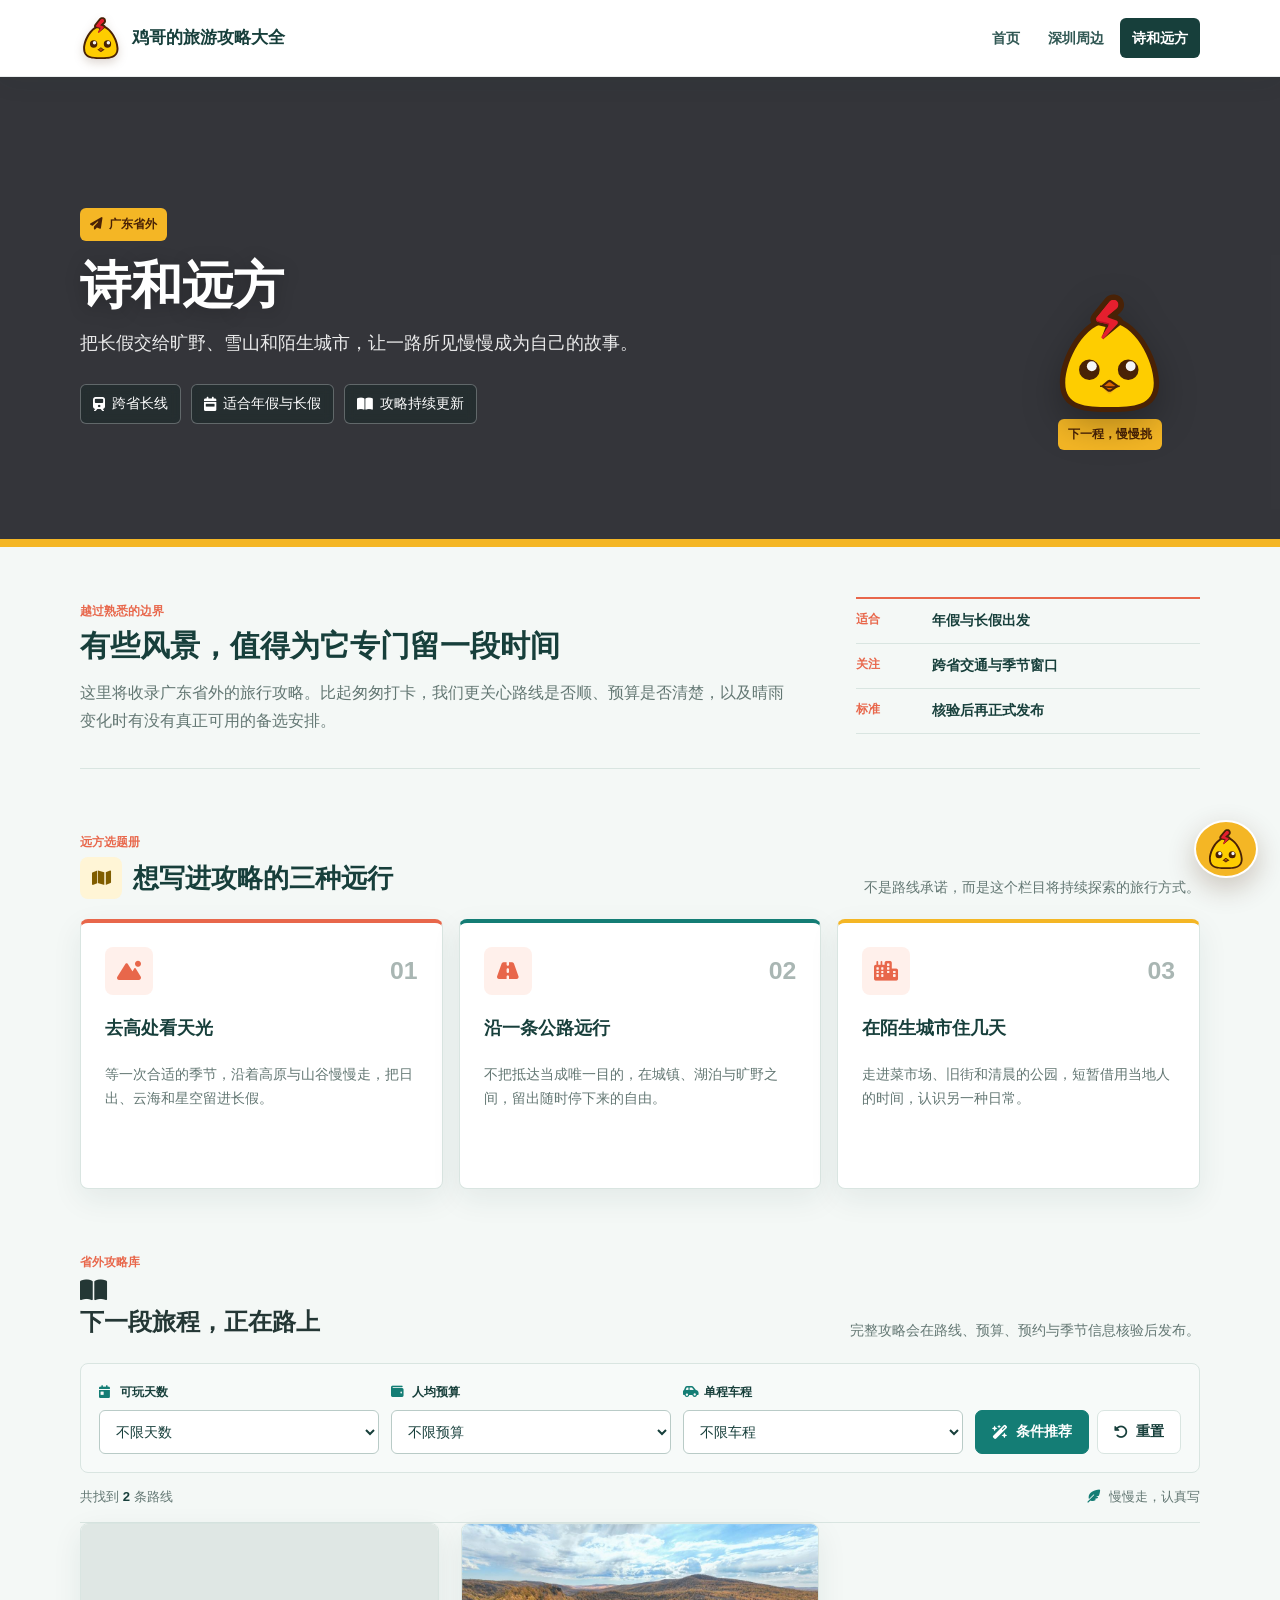
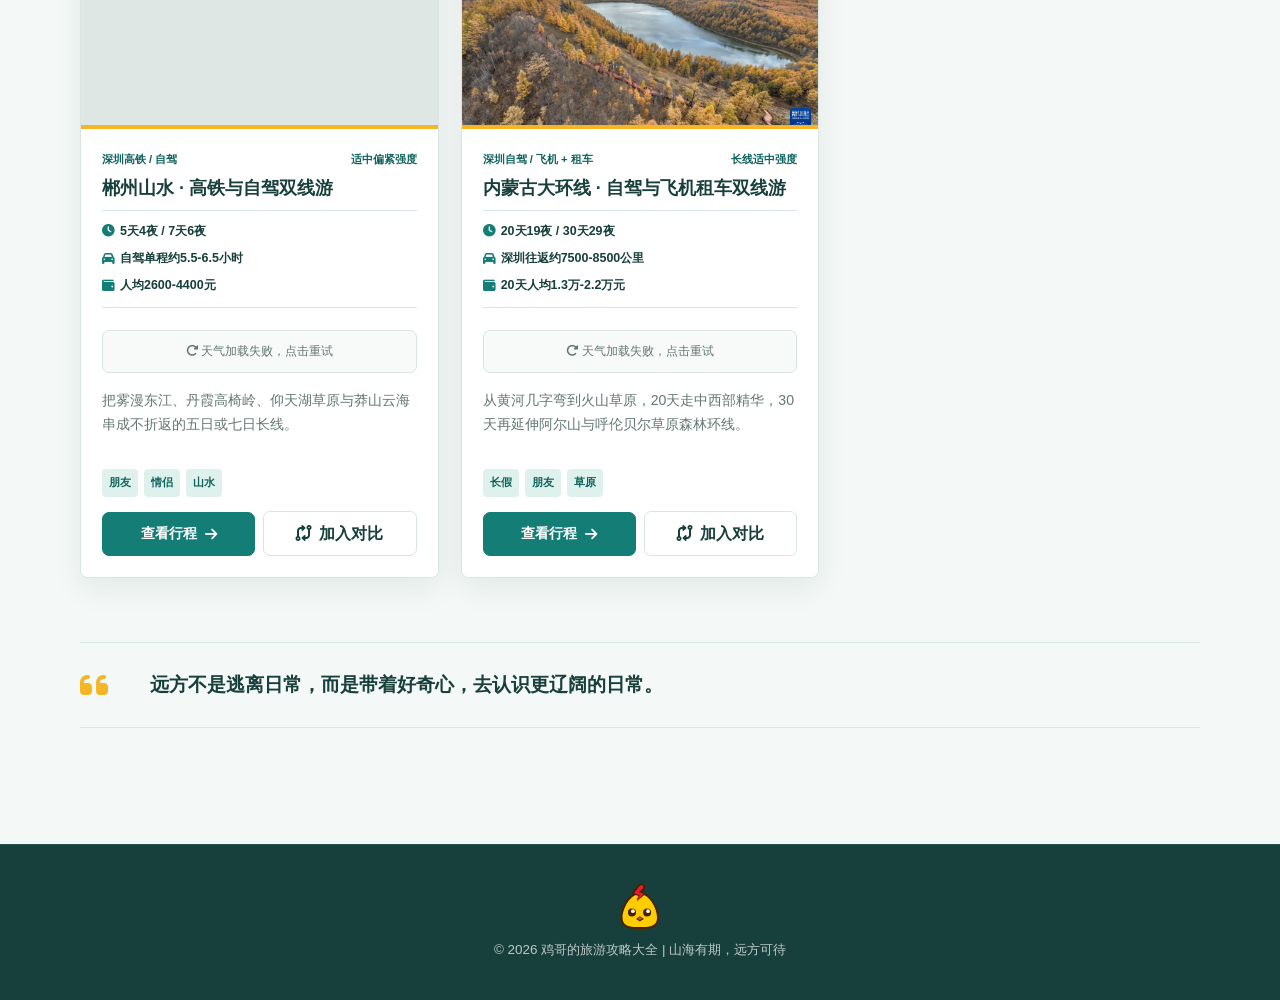
==== categories/poetry-distance.html @ 94fe98f3 "feat: 新增郴州和内蒙古" ====
<!DOCTYPE html>
<html lang="zh-CN">

<head>
  <meta charset="UTF-8">
  <meta name="viewport" content="width=device-width, initial-scale=1.0">
  <meta name="description" content="广东省外旅行攻略栏目，收录适合长假、跨省与深度旅行的路线。">
  <title>诗和远方 · 广东省外旅行攻略</title>
  <link rel="icon" type="image/svg+xml" href="../assets/img/title.svg">
  <link rel="stylesheet" href="https://cdnjs.cloudflare.com/ajax/libs/font-awesome/6.4.0/css/all.min.css">
  <link rel="stylesheet" href="../assets/css/style.css">
</head>

<body>
  <nav class="nav-bar">
    <div class="nav-container">
      <a href="../index.html" class="nav-brand"><img src="../assets/img/title.svg" alt="Logo"
          style="width: 28px; height: 28px;"> 鸡哥的旅游攻略大全</a>
      <div class="nav-links">
        <a href="../index.html" class="nav-link">首页</a>
        <a href="shenzhen-nearby.html" class="nav-link" data-category="shenzhen-nearby">深圳周边</a>
        <a href="poetry-distance.html" class="nav-link" data-category="poetry-distance">诗和远方</a>
      </div>
    </div>
  </nav>

  <header class="hero category-hero category-hero--distance"
    style="background-image: url('https://images.unsplash.com/photo-1464822759023-fed622ff2c3b?ixlib=rb-4.0.3&auto=format&fit=crop&w=1600&q=84');">
    <div class="container">
      <span class="category-hero__label"><i class="fas fa-paper-plane" aria-hidden="true"></i> 广东省外</span>
      <h1>诗和远方</h1>
      <p class="subtitle">把长假交给旷野、雪山和陌生城市，让一路所见慢慢成为自己的故事。</p>
      <div class="meta-info">
        <span><i class="fas fa-train"></i> 跨省长线</span>
        <span><i class="fas fa-calendar-week"></i> 适合年假与长假</span>
        <span><i class="fas fa-book-open"></i> 攻略持续更新</span>
      </div>
    </div>
  </header>

  <main class="container category-page">
    <section class="category-intro category-intro--distance" aria-labelledby="distance-intro-title">
      <div class="category-intro__copy">
        <span class="section-eyebrow">越过熟悉的边界</span>
        <h2 id="distance-intro-title">有些风景，值得为它专门留一段时间</h2>
        <p>这里将收录广东省外的旅行攻略。比起匆匆打卡，我们更关心路线是否顺、预算是否清楚，以及晴雨变化时有没有真正可用的备选安排。</p>
      </div>
      <dl class="category-intro__facts">
        <div><dt>适合</dt><dd>年假与长假出发</dd></div>
        <div><dt>关注</dt><dd>跨省交通与季节窗口</dd></div>
        <div><dt>标准</dt><dd>核验后再正式发布</dd></div>
      </dl>
    </section>

    <section class="journey-notes" aria-labelledby="journey-notes-title">
      <div class="category-section__heading">
        <div>
          <span class="section-eyebrow">远方选题册</span>
          <h2 id="journey-notes-title"><i class="fas fa-map"></i> 想写进攻略的三种远行</h2>
        </div>
        <p>不是路线承诺，而是这个栏目将持续探索的旅行方式。</p>
      </div>
      <div class="journey-notes__grid">
        <article>
          <i class="fas fa-mountain-sun" aria-hidden="true"></i>
          <span>01</span>
          <h3>去高处看天光</h3>
          <p>等一次合适的季节，沿着高原与山谷慢慢走，把日出、云海和星空留进长假。</p>
        </article>
        <article>
          <i class="fas fa-road" aria-hidden="true"></i>
          <span>02</span>
          <h3>沿一条公路远行</h3>
          <p>不把抵达当成唯一目的，在城镇、湖泊与旷野之间，留出随时停下来的自由。</p>
        </article>
        <article>
          <i class="fas fa-city" aria-hidden="true"></i>
          <span>03</span>
          <h3>在陌生城市住几天</h3>
          <p>走进菜市场、旧街和清晨的公园，短暂借用当地人的时间，认识另一种日常。</p>
        </article>
      </div>
    </section>

    <section class="route-discovery route-discovery--distance" aria-labelledby="distance-routes-title">
      <div class="route-discovery__heading">
        <div>
          <span class="section-eyebrow">省外攻略库</span>
          <h2 id="distance-routes-title"><i class="fas fa-book-open"></i> 下一段旅程，正在路上</h2>
        </div>
        <p>完整攻略会在路线、预算、预约与季节信息核验后发布。</p>
      </div>

      <form class="route-filters" id="route-filters" hidden>
        <label class="route-filter">
          <span><i class="fas fa-calendar-day" aria-hidden="true"></i> 可玩天数</span>
          <select id="filter-days" name="days">
            <option value="all">不限天数</option>
            <option value="2">2天</option>
            <option value="3">3天</option>
            <option value="4">4天及以上</option>
          </select>
        </label>
        <label class="route-filter">
          <span><i class="fas fa-wallet" aria-hidden="true"></i> 人均预算</span>
          <select id="filter-budget" name="budget">
            <option value="all">不限预算</option>
            <option value="1000">1000元以内</option>
            <option value="1500">1500元以内</option>
            <option value="2000">2000元以内</option>
            <option value="3000">3000元以内</option>
            <option value="15000">1.5万元以内</option>
            <option value="25000">2.5万元以内</option>
          </select>
        </label>
        <label class="route-filter">
          <span><i class="fas fa-car-side" aria-hidden="true"></i> 单程车程</span>
          <select id="filter-drive" name="drive">
            <option value="all">不限车程</option>
            <option value="2.5">2.5小时以内</option>
            <option value="4">4小时以内</option>
            <option value="5">5小时以内</option>
            <option value="40">长线不限首尾车程</option>
          </select>
        </label>
        <div class="route-filter-actions">
          <button class="btn" id="recommend-routes" type="submit"><i class="fas fa-wand-magic-sparkles"></i> 条件推荐</button>
          <button class="btn btn--secondary" id="reset-routes" type="button"><i class="fas fa-rotate-left"></i> 重置</button>
        </div>
      </form>

      <div class="route-recommendation" id="route-recommendation" aria-live="polite" hidden></div>
      <div class="route-catalog-bar">
        <p id="catalog-summary" aria-live="polite">正在读取省外攻略…</p>
        <span><i class="fas fa-feather-pointed" aria-hidden="true"></i> 慢慢走，认真写</span>
      </div>
      <div class="destinations-grid" id="route-catalog" data-category="poetry-distance"
        data-empty-title="第一篇省外攻略正在准备"
        data-empty-copy="这里暂时不放半成品。等路线、预算和季节建议核验完整，再把远方郑重交给你。">
        <article class="route-card">
          <div class="route-img" role="img" aria-label="清晨薄雾笼罩的郴州东江湖与湖岸山林"
            style="background-image: url('https://www.xn--xhqs09c3ued3bie.net/images/dj-qingchen.jpg');"></div>
          <div class="route-content">
            <div class="route-card__topline"><span>深圳高铁 / 自驾</span><span>适中强度</span></div>
            <h3 class="route-title">郴州山水 · 高铁与自驾双线游</h3>
            <div class="route-facts" aria-label="路线关键信息">
              <span><i class="fas fa-clock"></i><strong>5天4夜 / 7天6夜</strong></span>
              <span><i class="fas fa-route"></i><strong>高铁接驳 / 全程自驾</strong></span>
              <span><i class="fas fa-wallet"></i><strong>人均2600元起</strong></span>
            </div>
            <p class="route-desc">雾漫东江、高椅岭丹霞、仰天湖草原与莽山云海，按片区顺路串联。</p>
            <a href="../routes/chenzhou.html" class="btn">查看行程 <i class="fas fa-arrow-right"></i></a>
          </div>
        </article>
        <article class="route-card">
          <div class="route-img" role="img" aria-label="秋季内蒙古阿尔山森林、湖泊与山地栈道"
            style="background-image: url('../assets/img/inner-mongolia-grassland.jpg');"></div>
          <div class="route-content">
            <div class="route-card__topline"><span>深圳自驾 / 飞机 + 租车</span><span>长线适中</span></div>
            <h3 class="route-title">内蒙古大环线 · 草原森林双线游</h3>
            <div class="route-facts" aria-label="路线关键信息">
              <span><i class="fas fa-clock"></i><strong>20天19夜 / 30天29夜</strong></span>
              <span><i class="fas fa-route"></i><strong>全程自驾 / 分段租车</strong></span>
              <span><i class="fas fa-wallet"></i><strong>人均1.3万元起</strong></span>
            </div>
            <p class="route-desc">从黄河几字弯走到火山草原，30天版继续延伸阿尔山与呼伦贝尔。</p>
            <a href="../routes/inner-mongolia.html" class="btn">查看行程 <i class="fas fa-arrow-right"></i></a>
          </div>
        </article>
      </div>
    </section>

    <section class="travel-quote travel-quote--distance" aria-label="旅行寄语">
      <i class="fas fa-quote-left" aria-hidden="true"></i>
      <p>远方不是逃离日常，而是带着好奇心，去认识更辽阔的日常。</p>
    </section>
  </main>

  <footer>
    <p>&copy; 2026 鸡哥的旅游攻略大全 | 山海有期，远方可待</p>
  </footer>
  <script src="../assets/js/common.js"></script>
</body>

</html>
---- assets/css/style.css ----
:root {
  --ink: #173f3b;
  --ink-soft: #315854;
  --sea: #147d75;
  --sea-dark: #0f625c;
  --sun: #f4b625;
  --sun-soft: #fff5d6;
  --coral: #e8674b;
  --sky: #dff1ed;
  --mist: #f4f8f6;
  --paper: #ffffff;
  --line: #d9e5e1;
  --text: #243735;
  --muted: #637773;
  --primary-color: var(--ink);
  --accent-color: var(--sea);
  --bg-color: var(--mist);
  --card-bg: var(--paper);
  --text-color: var(--text);
  --light-text: var(--muted);
  --border-radius: 8px;
  --shadow: 0 10px 30px rgba(23, 63, 59, 0.08);
  --shadow-hover: 0 18px 44px rgba(23, 63, 59, 0.14);
  --nav-height: 76px;
}

h2>.fas {
  display: flex;
}

* {
  box-sizing: border-box;
  margin: 0;
  padding: 0;
}

html {
  scroll-behavior: smooth;
  scroll-padding-top: 132px;
}

body {
  min-width: 320px;
  overflow-x: hidden;
  background: var(--mist);
  color: var(--text);
  font-family: "Microsoft YaHei", "PingFang SC", "Noto Sans SC", Arial, sans-serif;
  line-height: 1.7;
  letter-spacing: 0;
  -webkit-font-smoothing: antialiased;
}

body.nav-open {
  overflow: hidden;
}

img {
  display: block;
  max-width: 100%;
}

a {
  color: inherit;
  text-decoration: none;
}

button,
a {
  -webkit-tap-highlight-color: transparent;
}

button,
input,
textarea,
select {
  font: inherit;
}

button:focus-visible,
a:focus-visible {
  outline: 3px solid rgba(244, 182, 37, 0.75);
  outline-offset: 3px;
}

.container {
  width: min(100% - 40px, 1120px);
  margin-inline: auto;
  padding: 0;
}

.skip-link {
  position: fixed;
  top: 12px;
  left: 12px;
  z-index: 3000;
  padding: 10px 14px;
  transform: translateY(-140%);
  border-radius: 6px;
  background: var(--ink);
  color: white;
  font-weight: 700;
}

.skip-link:focus {
  transform: translateY(0);
}

.reading-progress {
  position: fixed;
  inset: 0 auto auto 0;
  z-index: 3001;
  width: 0;
  height: 3px;
  background: var(--sun);
  transition: width 0.08s linear;
}

/* Navigation */
.nav-bar {
  position: sticky;
  top: 0;
  z-index: 1200;
  min-height: var(--nav-height);
  margin: 0;
  padding: 0;
  border-bottom: 1px solid rgba(23, 63, 59, 0.09);
  background: rgba(255, 255, 255, 0.94);
  box-shadow: 0 5px 24px rgba(23, 63, 59, 0.07);
  backdrop-filter: blur(14px);
}

.nav-container {
  width: min(100% - 40px, 1120px);
  min-height: var(--nav-height);
  margin-inline: auto;
  padding: 0;
  display: flex;
  align-items: center;
  justify-content: space-between;
  gap: 30px;
}

.nav-brand {
  min-width: 0;
  display: flex;
  align-items: center;
  gap: 10px;
  color: var(--ink);
  font-size: 1.08rem;
  font-weight: 800;
  line-height: 1.25;
  white-space: nowrap;
}

.nav-brand img {
  width: 42px !important;
  height: 42px !important;
  flex: 0 0 42px;
  filter: drop-shadow(0 4px 5px rgba(73, 34, 6, 0.18));
  transition: transform 0.25s ease;
}

.nav-brand:hover img {
  transform: rotate(-7deg) translateY(-2px);
}

.nav-links {
  display: flex;
  align-items: center;
  justify-content: flex-end;
  gap: 4px;
}

.nav-link {
  min-height: 40px;
  display: inline-flex;
  align-items: center;
  justify-content: center;
  padding: 8px 12px;
  border-radius: 6px;
  color: var(--ink-soft) !important;
  font-size: 0.9rem;
  font-weight: 650;
  transition: color 0.2s ease, background 0.2s ease;
}

.nav-link::after {
  display: none;
}

.nav-link:hover {
  background: var(--sky);
  color: var(--sea-dark) !important;
}

.nav-link.is-active,
.nav-link[aria-current="page"] {
  background: var(--ink);
  color: white !important;
}

.nav-toggle {
  width: 44px;
  height: 44px;
  display: none;
  place-items: center;
  flex: 0 0 44px;
  border: 1px solid var(--line);
  border-radius: 7px;
  background: var(--paper);
  color: var(--ink);
  cursor: pointer;
  font-size: 1.1rem;
}

/* Hero */
.hero,
.home-hero {
  position: relative;
  isolation: isolate;
  overflow: hidden;
  display: flex;
  align-items: center;
  color: white;
  background-color: #315854;
  background-position: center;
  background-size: cover;
}

.hero::before,
.home-hero::before {
  content: "";
  position: absolute;
  inset: 0;
  z-index: -1;
  background: rgba(15, 45, 42, 0.62);
}

.hero::after,
.home-hero::after {
  content: "";
  position: absolute;
  inset: auto 0 0;
  z-index: -1;
  height: 8px;
  background: var(--sun);
}

.hero {
  min-height: 410px;
  margin: 0;
  padding: 84px 0 76px;
  text-align: left;
}

.hero .container,
.home-hero .container {
  position: relative;
  z-index: 1;
}

.hero h1 {
  max-width: 790px;
  margin-bottom: 14px;
  font-size: clamp(2.15rem, 4vw, 3.45rem);
  line-height: 1.16;
  text-wrap: balance;
  text-shadow: 0 3px 18px rgba(0, 0, 0, 0.25);
}

.hero .subtitle {
  max-width: 720px;
  margin-bottom: 25px;
  color: rgba(255, 255, 255, 0.9);
  font-size: 1.1rem;
}

.meta-info {
  max-width: 820px;
  display: flex;
  justify-content: flex-start;
  gap: 10px;
  flex-wrap: wrap;
  font-size: 0.88rem;
}

.meta-info span {
  min-height: 38px;
  display: inline-flex;
  align-items: center;
  gap: 7px;
  padding: 7px 12px;
  border: 1px solid rgba(255, 255, 255, 0.28);
  border-radius: 6px;
  background: rgba(8, 31, 29, 0.32);
  backdrop-filter: blur(5px);
}

.hero-chick {
  position: absolute;
  right: 18px;
  bottom: -26px;
  width: 145px;
  display: grid;
  justify-items: center;
  gap: 7px;
}

.hero-chick img {
  width: 118px;
  height: 118px;
  filter: drop-shadow(0 14px 18px rgba(0, 0, 0, 0.28));
}

.hero-chick span {
  padding: 5px 10px;
  border-radius: 6px;
  background: var(--sun);
  color: #492206;
  font-size: 0.78rem;
  font-weight: 800;
}

.home-hero {
  min-height: min(560px, 66vh);
  height: auto;
  margin: 0;
  padding: 90px 0;
  background-image: url("https://images.unsplash.com/photo-1500530855697-b586d89ba3ee?auto=format&fit=crop&w=1800&q=85") !important;
  text-align: left;
}

.home-hero::before {
  background: rgba(10, 44, 41, 0.55);
}

.home-title {
  max-width: 760px;
  margin-bottom: 18px;
  color: white;
  font-size: clamp(2.5rem, 5vw, 4.35rem);
  line-height: 1.1;
  text-shadow: 0 3px 22px rgba(0, 0, 0, 0.3);
  text-wrap: balance;
}

.home-subtitle {
  max-width: 660px;
  color: rgba(255, 255, 255, 0.9);
  font-size: 1.2rem;
}

.home-kicker {
  display: inline-flex;
  align-items: center;
  gap: 8px;
  margin-bottom: 16px;
  padding: 6px 10px;
  border-radius: 6px;
  background: var(--sun);
  color: #492206;
  font-size: 0.8rem;
  font-weight: 800;
}

.home-hero .hero-chick {
  right: 3%;
  bottom: -50px;
  width: 205px;
}

.home-hero .hero-chick img {
  width: 175px;
  height: 175px;
}

/* Page structure */
main.container {
  padding-top: 50px;
  padding-bottom: 32px;
}

section {
  margin-bottom: 64px;
  scroll-margin-top: 132px;
}

section>h2,
.weather-section__top h2 {
  display: flex;
  align-items: center;
  gap: 11px;
  margin-bottom: 24px;
  padding: 0;
  border: 0;
  color: var(--ink);
  font-size: 1.65rem;
  line-height: 1.3;
}

section>h2>i,
.weather-section__top h2>i {
  width: 42px;
  height: 42px;
  display: inline-flex;
  align-items: center;
  justify-content: center;
  flex: 0 0 42px;
  border-radius: 8px;
  background: var(--sky);
  color: var(--sea-dark);
  font-size: 1.05rem;
  line-height: 1;
  text-align: center;
}

section>h2>i::before,
.weather-section__top h2>i::before {
  display: block;
  width: 1em;
  line-height: 1;
  text-align: center;
}

.section-nav {
  position: sticky;
  top: var(--nav-height);
  z-index: 1050;
  border-bottom: 1px solid var(--line);
  background: rgba(244, 248, 246, 0.96);
  backdrop-filter: blur(10px);
}

.section-nav__inner {
  width: min(100% - 40px, 1120px);
  min-height: 52px;
  margin-inline: auto;
  display: flex;
  align-items: center;
  gap: 6px;
  overflow-x: auto;
  scrollbar-width: none;
}

.section-nav__inner::-webkit-scrollbar {
  display: none;
}

.section-nav a {
  flex: 0 0 auto;
  padding: 7px 11px;
  border-radius: 6px;
  color: var(--muted);
  font-size: 0.82rem;
  font-weight: 700;
  white-space: nowrap;
}

.section-nav a:hover,
.section-nav a.is-active {
  background: var(--paper);
  color: var(--sea-dark);
  box-shadow: 0 2px 10px rgba(23, 63, 59, 0.08);
}

/* Overview */
.grid-overview {
  display: grid;
  grid-template-columns: repeat(auto-fit, minmax(220px, 1fr));
  gap: 18px;
}

.day-card {
  min-height: 215px;
  display: flex;
  flex-direction: column;
  align-items: flex-start;
  padding: 22px;
  border: 1px solid var(--line);
  border-radius: 8px;
  background: var(--paper);
  box-shadow: var(--shadow);
  text-align: left;
  transition: transform 0.22s ease, box-shadow 0.22s ease, border-color 0.22s ease;
}

.day-card:hover {
  transform: translateY(-4px);
  border-color: #aaccc6;
  box-shadow: var(--shadow-hover);
}

.day-header {
  display: inline-flex;
  align-items: center;
  min-height: 29px;
  margin-bottom: 13px;
  padding: 4px 9px;
  border-radius: 5px;
  background: var(--ink);
  color: white;
  font-size: 0.75rem;
  font-weight: 800;
}

.day-title {
  margin-bottom: 12px;
  color: var(--ink);
  font-size: 1.17rem;
  font-weight: 800;
}

.day-icons {
  min-height: 35px;
  display: flex;
  align-items: center;
  gap: 9px;
  margin-bottom: 12px;
  color: var(--sea);
  font-size: 1.05rem;
}

.day-icons i {
  width: 31px;
  height: 31px;
  display: grid;
  place-items: center;
  margin: 0;
  border-radius: 50%;
  background: var(--sky);
}

.day-card p,
.day-desc {
  color: var(--muted);
  font-size: 0.9rem;
}

/* Itinerary timeline */
.day-detail {
  margin-bottom: 42px;
}

.day-heading {
  margin-bottom: 18px;
  color: var(--ink);
  font-size: 1.15rem;
  font-weight: 800;
}

.day-heading::before {
  content: "";
  width: 25px;
  height: 3px;
  display: inline-block;
  margin: 0 10px 4px 0;
  border-radius: 2px;
  background: var(--coral);
}

.timeline {
  position: relative;
  margin: 0;
  padding: 0;
  border: 0;
}

.timeline::before {
  content: "";
  position: absolute;
  top: 10px;
  bottom: 10px;
  left: 75px;
  width: 2px;
  height: auto;
  background: #bdd4cf;
}

.timeline-item {
  position: relative;
  display: grid;
  grid-template-columns: 58px minmax(0, 1fr);
  gap: 34px;
  margin: 0 0 18px;
}

.timeline-item::before {
  content: "";
  position: absolute;
  top: 20px;
  left: 70px;
  width: 12px;
  height: 12px;
  border: 3px solid var(--mist);
  border-radius: 50%;
  background: var(--coral);
  box-shadow: 0 0 0 2px var(--coral);
}

.time {
  padding-top: 14px;
  color: var(--sea-dark);
  font-size: 0.86rem;
  font-weight: 850;
  text-align: right;
}

.content {
  min-width: 0;
  padding: 18px 20px;
  border: 1px solid var(--line);
  border-radius: 8px;
  background: var(--paper);
  box-shadow: 0 5px 18px rgba(23, 63, 59, 0.06);
}

.content h4 {
  margin-bottom: 4px;
  color: var(--ink);
  font-size: 1rem;
}

.content p {
  color: var(--muted);
  font-size: 0.91rem;
}

.tag {
  display: inline-flex;
  align-items: center;
  margin-top: 9px;
  padding: 3px 8px;
  border-radius: 4px;
  background: var(--sky);
  color: var(--sea-dark);
  font-size: 0.72rem;
  font-weight: 700;
}

.tag.highlight {
  background: var(--sun-soft);
  color: #805d00;
}

/* Maps and information */
#map,
.map-container {
  position: relative;
  width: 100%;
  height: 430px;
  margin: 0 0 20px;
  overflow: hidden;
  border: 1px solid var(--line);
  border-radius: 8px;
  background: #dfeae6;
  box-shadow: var(--shadow);
  z-index: 1;
}

.amap-static-map {
  width: 100%;
  height: 100%;
  display: block;
  object-fit: cover;
}

.amap-open-link {
  position: absolute;
  right: 12px;
  bottom: 12px;
  z-index: 2;
  display: inline-flex;
  align-items: center;
  gap: 7px;
  padding: 9px 12px;
  border: 1px solid rgba(23, 63, 59, 0.18);
  border-radius: 6px;
  background: rgba(255, 255, 255, 0.95);
  box-shadow: 0 4px 14px rgba(20, 48, 44, 0.18);
  color: var(--sea-dark);
  font-size: 0.8rem;
  font-weight: 800;
  text-decoration: none;
}

.map-error {
  height: 100%;
  display: grid;
  place-content: center;
  gap: 7px;
  color: var(--muted);
  text-align: center;
}

.map-error i {
  color: var(--sea-dark);
  font-size: 2rem;
}

.transport-tips,
.info-grid,
.grid-cards,
.food-grid {
  display: grid;
  grid-template-columns: repeat(auto-fit, minmax(250px, 1fr));
  gap: 18px;
}

.tip-card,
.info-card,
.card,
.food-card,
.route-segment {
  min-width: 0;
  padding: 21px;
  border: 1px solid var(--line);
  border-radius: 8px;
  background: var(--paper);
  box-shadow: var(--shadow);
}

.tip-card {
  display: grid;
  grid-template-columns: 39px minmax(0, 1fr);
  align-items: start;
  gap: 12px;
}

.tip-card>i {
  width: 39px;
  height: 39px;
  display: grid;
  place-items: center;
  margin: 0;
  border-radius: 8px;
  background: var(--sun-soft);
  color: #8b6500;
  font-size: 1rem;
}

.tip-card h4,
.info-card h3,
.food-card h4,
.card-header,
.route-segment h4 {
  color: var(--ink);
}

.tip-card p,
.info-card li,
.food-card li,
.card-content,
.route-segment p {
  color: var(--muted);
  font-size: 0.9rem;
}

.tip-card>p {
  grid-column: 2;
}

.info-card h3,
.food-card h4,
.card-header {
  margin-bottom: 13px;
  padding-bottom: 11px;
  border-bottom: 1px solid var(--line);
  font-size: 1.05rem;
  font-weight: 800;
}

.info-card ul,
.food-card ul {
  list-style: none;
}

.info-card li,
.food-card li {
  position: relative;
  margin-bottom: 9px;
  padding-left: 16px;
}

.info-card li::before,
.food-card li::before {
  content: "";
  position: absolute;
  top: 0.7em;
  left: 0;
  width: 5px;
  height: 5px;
  border-radius: 50%;
  background: var(--coral);
}

.tips-list {
  display: grid;
  grid-template-columns: repeat(2, minmax(0, 1fr));
  gap: 0;
  overflow: hidden;
  padding: 0;
  border: 1px solid var(--line);
  border-radius: 8px;
  background: var(--paper);
  box-shadow: var(--shadow);
  list-style: none;
}

.tips-list li {
  min-width: 0;
  display: flex;
  align-items: flex-start;
  gap: 10px;
  margin: 0;
  padding: 17px 19px;
  border-bottom: 1px solid var(--line);
}

.tips-list li:nth-child(odd) {
  border-right: 1px solid var(--line);
}

.tips-list i {
  flex: 0 0 auto;
  margin: 5px 0 0;
  color: var(--sea);
}

/* Home route cards */
.destinations-grid {
  display: grid;
  grid-template-columns: repeat(3, minmax(0, 1fr));
  gap: 22px;
  padding: 0;
}

.destinations-grid .route-card {
  position: relative;
  top: auto;
  min-width: 0;
  height: 100%;
  display: flex;
  flex-direction: column;
  overflow: hidden;
  border: 1px solid var(--line);
  border-radius: 8px;
  background: var(--paper);
  box-shadow: var(--shadow);
  color: var(--text);
  transition: transform 0.25s ease, box-shadow 0.25s ease, border-color 0.25s ease;
}

.destinations-grid .route-card:hover {
  transform: translateY(-5px);
  border-color: #aaccc6;
  box-shadow: var(--shadow-hover);
}

.route-img {
  position: relative;
  height: 205px;
  flex: 0 0 205px;
  overflow: hidden;
  background-color: #dfe7e4;
  background-position: center;
  background-size: cover;
  transition: transform 0.45s ease;
}

.route-img::after {
  content: "";
  position: absolute;
  inset: auto 0 0;
  height: 4px;
  background: var(--sun);
}

.route-card:hover .route-img {
  transform: scale(1.025);
}

.route-content {
  min-width: 0;
  flex: 1;
  display: flex;
  flex-direction: column;
  padding: 21px;
  background: var(--paper);
  z-index: 1;
}

.route-title {
  margin-bottom: 9px;
  color: var(--ink);
  font-size: 1.12rem;
  line-height: 1.4;
}

.route-meta {
  display: flex;
  flex-wrap: wrap;
  gap: 6px 12px;
  margin-bottom: 10px;
  color: var(--sea-dark);
  font-size: 0.78rem;
  font-weight: 700;
}

.route-meta span {
  margin-left: 0 !important;
}

.route-desc {
  min-height: 4.8em;
  margin-bottom: 13px;
  color: var(--muted);
  font-size: 0.88rem;
}

.btn {
  min-height: 42px;
  display: inline-flex;
  align-items: center;
  justify-content: center;
  gap: 8px;
  align-self: flex-start;
  margin-top: auto;
  padding: 9px 16px;
  border: 1px solid var(--sea);
  border-radius: 7px;
  background: var(--sea);
  box-shadow: none;
  color: white;
  font-size: 0.88rem;
  font-weight: 800;
  text-align: center;
  transition: background 0.2s ease, border-color 0.2s ease, transform 0.2s ease;
}

.btn:hover {
  transform: translateY(-2px);
  border-color: var(--sea-dark);
  background: var(--sea-dark);
  box-shadow: none;
}

.btn:disabled,
.btn[disabled] {
  cursor: not-allowed;
  opacity: 0.45;
  transform: none;
}

.btn--secondary {
  border-color: var(--line);
  background: var(--paper);
  color: var(--ink);
}

.btn--secondary:hover {
  border-color: var(--sea);
  background: var(--sky);
  color: var(--sea-dark);
}

/* Route discovery and recommendation */
.route-discovery__heading,
.trip-decision__heading {
  display: flex;
  align-items: flex-end;
  justify-content: space-between;
  gap: 24px;
  margin-bottom: 20px;
}

.route-discovery__heading h2,
.trip-decision__heading h2 {
  margin-bottom: 0;
}

.route-discovery__heading>p {
  max-width: 500px;
  color: var(--muted);
  font-size: 0.9rem;
  text-align: right;
}

.section-eyebrow {
  display: block;
  margin-bottom: 5px;
  color: var(--coral);
  font-size: 0.72rem;
  font-weight: 850;
}

.route-filters {
  display: grid;
  grid-template-columns: repeat(3, minmax(0, 1fr)) auto;
  align-items: end;
  gap: 12px;
  padding: 18px;
  border: 1px solid var(--line);
  border-radius: 8px;
  background: #f7faf9;
}

.route-filter {
  min-width: 0;
}

.route-filter>span {
  display: block;
  margin-bottom: 7px;
  color: var(--ink);
  font-size: 0.78rem;
  font-weight: 800;
}

.route-filter>span i {
  width: 18px;
  color: var(--sea);
}

.route-filter select {
  width: 100%;
  height: 44px;
  padding: 0 38px 0 12px;
  border: 1px solid #b9cbc7;
  border-radius: 6px;
  background: var(--paper);
  color: var(--ink);
  cursor: pointer;
  font: inherit;
  font-size: 0.88rem;
}

.route-filter select:focus-visible {
  outline: 3px solid rgba(22, 133, 111, 0.2);
  outline-offset: 1px;
  border-color: var(--sea);
}

.route-filter-actions {
  display: flex;
  gap: 8px;
}

.route-filter-actions .btn {
  min-height: 44px;
  margin: 0;
  white-space: nowrap;
}

.route-recommendation {
  display: grid;
  grid-template-columns: 44px minmax(0, 1fr) auto;
  align-items: center;
  gap: 14px;
  margin-top: 14px;
  padding: 16px 18px;
  border-left: 4px solid var(--coral);
  border-radius: 6px;
  background: #fff3ed;
}

.route-recommendation[hidden] {
  display: none;
}

.route-recommendation>i {
  width: 44px;
  height: 44px;
  display: grid;
  place-items: center;
  border-radius: 50%;
  background: var(--paper);
  color: var(--coral);
}

.route-recommendation span,
.route-recommendation strong,
.route-recommendation p {
  display: block;
}

.route-recommendation span {
  color: var(--coral);
  font-size: 0.72rem;
  font-weight: 850;
}

.route-recommendation strong {
  color: var(--ink);
  font-size: 1rem;
}

.route-recommendation p {
  color: var(--muted);
  font-size: 0.82rem;
}

.route-catalog-bar {
  min-height: 50px;
  display: flex;
  align-items: center;
  justify-content: space-between;
  gap: 16px;
  padding: 11px 0;
  color: var(--muted);
  font-size: 0.82rem;
}

.route-catalog-bar strong {
  color: var(--ink);
}

.route-catalog-bar>span i {
  margin-right: 5px;
  color: var(--sea);
}

.route-card.is-recommended {
  border-color: var(--coral);
  box-shadow: 0 8px 28px rgba(232, 93, 63, 0.14);
}

.route-card__recommend-badge {
  position: absolute;
  top: 12px;
  left: 12px;
  z-index: 2;
  padding: 6px 9px;
  border-radius: 5px;
  background: var(--coral);
  color: white;
  font-size: 0.72rem;
  font-weight: 850;
}

.route-card__topline {
  display: flex;
  align-items: center;
  justify-content: space-between;
  gap: 10px;
  margin-bottom: 7px;
  color: var(--sea-dark);
  font-size: 0.7rem;
  font-weight: 800;
}

.route-facts {
  display: grid;
  gap: 6px;
  margin-bottom: 10px;
  padding: 10px 0;
  border-top: 1px solid var(--line);
  border-bottom: 1px solid var(--line);
}

.route-facts span {
  min-width: 0;
  display: grid;
  grid-template-columns: 18px minmax(0, 1fr);
  align-items: center;
  color: var(--muted);
  font-size: 0.78rem;
}

.route-facts i {
  color: var(--sea);
}

.route-facts strong {
  overflow: hidden;
  color: var(--ink);
  font-weight: 750;
  text-overflow: ellipsis;
  white-space: nowrap;
}

.route-tags {
  display: flex;
  flex-wrap: wrap;
  gap: 6px;
  margin: 0 0 14px;
}

.route-tags span {
  padding: 4px 7px;
  border-radius: 4px;
  background: var(--sky);
  color: var(--sea-dark);
  font-size: 0.7rem;
  font-weight: 750;
}

.route-card__actions {
  display: grid;
  grid-template-columns: minmax(0, 1fr) minmax(0, 1fr);
  gap: 8px;
  margin-top: auto;
}

.route-card__actions .btn {
  width: 100%;
  min-width: 0;
  padding-inline: 10px;
}

.route-compare-toggle {
  min-width: 0;
  min-height: 42px;
  display: inline-flex;
  align-items: center;
  justify-content: center;
  gap: 7px;
  padding: 8px 10px;
  border: 1px solid var(--line);
  border-radius: 7px;
  background: var(--paper);
  color: var(--ink);
  cursor: pointer;
  font-weight: 800;
}

.route-compare-toggle:hover,
.route-compare-toggle.is-selected {
  border-color: var(--sea);
  background: var(--sky);
  color: var(--sea-dark);
}

.route-compare-toggle:disabled {
  cursor: not-allowed;
  opacity: 0.45;
}

.route-empty {
  grid-column: 1 / -1;
  min-height: 260px;
  display: grid;
  place-content: center;
  gap: 8px;
  padding: 30px;
  border: 1px dashed #aac3be;
  border-radius: 8px;
  background: #f7faf9;
  color: var(--muted);
  text-align: center;
}

.route-empty i {
  color: var(--sea);
  font-size: 2rem;
}

.route-empty h3 {
  color: var(--ink);
}

/* Route comparison */
.compare-tray {
  position: fixed;
  left: 50%;
  bottom: 18px;
  z-index: 1400;
  width: min(760px, calc(100vw - 170px));
  transform: translateX(-50%);
}

.compare-tray[hidden] {
  display: none;
}

.compare-tray__content {
  min-height: 64px;
  display: grid;
  grid-template-columns: auto minmax(0, 1fr) auto 38px;
  align-items: center;
  gap: 12px;
  padding: 10px 12px 10px 16px;
  border: 1px solid #385b57;
  border-radius: 8px;
  background: var(--ink);
  box-shadow: 0 14px 40px rgba(12, 34, 31, 0.3);
  color: white;
}

.compare-tray__content>div:first-child {
  display: flex;
  align-items: center;
  gap: 7px;
  white-space: nowrap;
}

.compare-tray__content>div:first-child span {
  color: var(--sun);
  font-size: 0.76rem;
  font-weight: 800;
}

.compare-tray__routes {
  min-width: 0;
  display: flex;
  gap: 6px;
  overflow: hidden;
}

.compare-tray__routes span {
  overflow: hidden;
  padding: 5px 7px;
  border-radius: 4px;
  background: rgba(255, 255, 255, 0.1);
  font-size: 0.72rem;
  text-overflow: ellipsis;
  white-space: nowrap;
}

.compare-tray .btn {
  min-height: 40px;
  margin: 0;
  border-color: var(--sun);
  background: var(--sun);
  color: #492206;
}

.compare-tray__clear,
.compare-dialog__close {
  width: 38px;
  height: 38px;
  display: grid;
  place-items: center;
  border: 0;
  border-radius: 5px;
  background: rgba(255, 255, 255, 0.1);
  color: white;
  cursor: pointer;
}

.compare-dialog {
  position: fixed;
  inset: 50% auto auto 50%;
  width: min(980px, calc(100vw - 32px));
  max-height: min(760px, calc(100vh - 32px));
  margin: 0;
  padding: 0;
  overflow: hidden;
  border: 1px solid var(--line);
  border-radius: 8px;
  background: var(--paper);
  box-shadow: 0 26px 80px rgba(12, 34, 31, 0.35);
  transform: translate(-50%, -50%);
}

.compare-dialog::backdrop {
  background: rgba(13, 32, 30, 0.62);
}

.compare-dialog__header {
  display: flex;
  align-items: center;
  justify-content: space-between;
  gap: 20px;
  padding: 20px 22px;
  background: var(--ink);
  color: white;
}

.compare-dialog__header h2 {
  margin: 0;
  color: white;
  font-size: 1.35rem;
}

.compare-dialog__close {
  flex: 0 0 38px;
}

.compare-table-wrap {
  max-height: calc(100vh - 150px);
  overflow: auto;
}

.compare-table {
  width: 100%;
  min-width: 690px;
  border-collapse: collapse;
  color: var(--text);
  font-size: 0.86rem;
}

.compare-table th,
.compare-table td {
  min-width: 175px;
  padding: 15px;
  border-right: 1px solid var(--line);
  border-bottom: 1px solid var(--line);
  text-align: left;
  vertical-align: top;
}

.compare-table th:first-child {
  min-width: 92px;
  background: #f1f6f4;
  color: var(--sea-dark);
}

.compare-table thead th {
  position: sticky;
  top: 0;
  z-index: 1;
  background: var(--paper);
  color: var(--ink);
}

.compare-table small {
  display: block;
  margin-top: 5px;
  color: var(--muted);
}

.compare-table .btn {
  min-height: 38px;
  padding: 7px 11px;
}

/* Selectable trip duration */
.duration-planner {
  scroll-margin-top: 110px;
  display: grid;
  grid-template-columns: minmax(220px, 0.72fr) minmax(0, 1.28fr);
  align-items: center;
  gap: 28px;
  margin: 34px 0 24px;
  padding: 22px;
  border: 1px solid var(--line);
  border-left: 5px solid var(--sea);
  border-radius: 8px;
  background: #f7faf9;
}

.duration-planner h2 {
  margin: 0 0 6px;
  color: var(--ink);
  font-size: 1.25rem;
}

.duration-planner h2 i {
  margin-right: 7px;
  color: var(--sea);
}

.duration-planner__copy>p {
  color: var(--muted);
  font-size: 0.8rem;
}

.duration-segments {
  min-width: 0;
  display: grid;
  grid-template-columns: repeat(2, minmax(0, 1fr));
  gap: 10px;
}

.duration-segment {
  min-width: 0;
  min-height: 86px;
  padding: 13px 14px;
  border: 1px solid #b9cbc7;
  border-radius: 7px;
  background: var(--paper);
  color: var(--ink);
  cursor: pointer;
  text-align: left;
  transition: border-color 160ms ease, background 160ms ease, box-shadow 160ms ease;
}

.duration-segment:hover {
  border-color: var(--sea);
  background: var(--sky);
}

.duration-segment.is-active {
  border-color: var(--sea);
  background: #e8f5f1;
  box-shadow: inset 0 0 0 1px var(--sea);
}

.duration-segment strong,
.duration-segment span {
  display: block;
}

.duration-segment strong {
  margin-bottom: 5px;
  color: var(--sea-dark);
  font-size: 1rem;
}

.duration-segment span {
  color: var(--muted);
  font-size: 0.72rem;
  line-height: 1.45;
}

.research-list {
  display: grid;
  gap: 7px;
  margin-top: 12px;
  padding-top: 12px;
  border-top: 1px solid var(--line);
}

.research-list>span {
  color: var(--muted);
  font-size: 0.72rem;
  font-weight: 800;
}

.research-link {
  min-width: 0;
  display: grid;
  grid-template-columns: 26px minmax(0, 1fr) 18px;
  align-items: center;
  gap: 8px;
  padding: 8px 10px;
  border: 1px solid var(--line);
  border-radius: 6px;
  background: #f7faf9;
  color: var(--ink);
  text-decoration: none;
}

.research-link:hover {
  border-color: var(--sea);
  background: var(--sky);
}

.research-link>i {
  color: var(--sea);
}

.research-link strong,
.research-link small {
  display: block;
}

.research-link strong {
  font-size: 0.75rem;
}

.research-link small {
  color: var(--muted);
  font-size: 0.68rem;
}

/* Detail decision information */
.trip-decision-section {
  scroll-margin-top: 118px;
}

.verification-chip {
  display: inline-flex;
  align-items: center;
  gap: 9px;
  padding: 8px 11px;
  border: 1px solid #b9d7d1;
  border-radius: 6px;
  background: #edf7f4;
  color: var(--sea-dark);
  font-size: 0.75rem;
}

.verification-chip span,
.verification-chip strong {
  display: block;
}

.verification-chip strong {
  color: var(--ink);
}

.decision-facts {
  display: grid;
  grid-template-columns: repeat(4, minmax(0, 1fr));
  overflow: hidden;
  margin-bottom: 16px;
  border: 1px solid var(--line);
  border-radius: 8px;
  background: var(--paper);
}

.decision-facts>div {
  min-width: 0;
  display: grid;
  grid-template-columns: 38px minmax(0, 1fr);
  align-items: center;
  gap: 10px;
  padding: 16px;
  border-right: 1px solid var(--line);
}

.decision-facts>div:last-child {
  border-right: 0;
}

.decision-facts i {
  width: 38px;
  height: 38px;
  display: grid;
  place-items: center;
  border-radius: 7px;
  background: var(--sky);
  color: var(--sea-dark);
}

.decision-facts span,
.decision-facts strong {
  min-width: 0;
  display: block;
}

.decision-facts span {
  color: var(--muted);
  font-size: 0.72rem;
}

.decision-facts strong {
  overflow-wrap: anywhere;
  color: var(--ink);
  font-size: 0.86rem;
}

.decision-layout {
  display: grid;
  grid-template-columns: repeat(2, minmax(0, 1fr));
  gap: 16px;
}

.decision-panel,
.stop-navigation {
  padding: 20px;
  border: 1px solid var(--line);
  border-radius: 8px;
  background: var(--paper);
  box-shadow: var(--shadow);
}

.decision-panel__title {
  display: grid;
  grid-template-columns: 40px minmax(0, 1fr);
  align-items: center;
  gap: 11px;
  margin-bottom: 15px;
}

.decision-panel__title>i {
  width: 40px;
  height: 40px;
  display: grid;
  place-items: center;
  border-radius: 7px;
  background: var(--sun-soft);
  color: #805d00;
}

.decision-panel__title h3 {
  color: var(--ink);
  font-size: 1rem;
}

.decision-panel__title p {
  color: var(--muted);
  font-size: 0.75rem;
}

.budget-list {
  display: grid;
  grid-template-columns: repeat(2, minmax(0, 1fr));
  gap: 8px;
}

.budget-list>div {
  min-width: 0;
  padding: 10px;
  border-radius: 6px;
  background: #f4f8f6;
}

.budget-list dt {
  color: var(--muted);
  font-size: 0.72rem;
}

.budget-list dd {
  margin: 2px 0 0;
  color: var(--ink);
  font-size: 0.82rem;
  font-weight: 800;
}

.decision-note {
  margin-top: 13px;
  padding-top: 12px;
  border-top: 1px solid var(--line);
  color: var(--muted);
  font-size: 0.78rem;
}

.decision-note i {
  margin-right: 6px;
  color: var(--sea);
}

.booking-list {
  display: grid;
  gap: 8px;
}

.booking-link,
.booking-empty {
  min-width: 0;
  min-height: 58px;
  display: grid;
  grid-template-columns: minmax(0, 1fr) 24px;
  align-items: center;
  gap: 10px;
  padding: 10px 12px;
  border: 1px solid var(--line);
  border-radius: 6px;
  background: #f7faf9;
  color: var(--ink);
  text-decoration: none;
}

.booking-link:hover {
  border-color: var(--sea);
  background: var(--sky);
}

.booking-link strong,
.booking-link small,
.booking-empty strong,
.booking-empty small {
  display: block;
}

.booking-link small,
.booking-empty small {
  margin-top: 2px;
  color: var(--muted);
  font-size: 0.72rem;
}

.booking-link>i {
  color: var(--sea);
}

.booking-empty {
  grid-template-columns: 28px minmax(0, 1fr);
}

.booking-empty>i {
  color: var(--sea);
}

.stop-navigation {
  margin-top: 16px;
}

.stop-navigation ol {
  display: grid;
  grid-template-columns: repeat(2, minmax(0, 1fr));
  gap: 8px;
  margin: 0;
  padding: 0;
  list-style: none;
}

.stop-navigation li {
  min-width: 0;
  display: grid;
  grid-template-columns: 30px minmax(0, 1fr) auto;
  align-items: center;
  gap: 10px;
  padding: 10px;
  border: 1px solid var(--line);
  border-radius: 6px;
  background: #f8faf9;
}

.stop-number {
  width: 30px;
  height: 30px;
  display: grid;
  place-items: center;
  border-radius: 50%;
  background: var(--ink);
  color: white;
  font-size: 0.75rem;
  font-weight: 850;
}

.stop-navigation li small,
.stop-navigation li strong,
.stop-navigation li p {
  display: block;
}

.stop-navigation li small {
  color: var(--coral);
  font-size: 0.68rem;
  font-weight: 800;
}

.stop-navigation li strong {
  overflow-wrap: anywhere;
  color: var(--ink);
  font-size: 0.86rem;
}

.stop-navigation li p {
  color: var(--muted);
  font-size: 0.72rem;
}

.stop-navigation li>a {
  min-width: 68px;
  min-height: 38px;
  display: inline-flex;
  align-items: center;
  justify-content: center;
  gap: 6px;
  padding: 7px 9px;
  border: 1px solid var(--sea);
  border-radius: 6px;
  background: var(--paper);
  color: var(--sea-dark);
  font-size: 0.78rem;
  font-weight: 800;
  text-decoration: none;
}

.stop-navigation li>a:hover {
  background: var(--sea);
  color: white;
}

/* Wuyi special layout */
.weather-widget {
  display: none;
}

.content-section>.route-card {
  margin: 0 0 20px;
  padding: 24px;
  border: 1px solid #b7d7d1;
  border-left: 5px solid var(--sea);
  border-radius: 8px;
  background: var(--paper);
  color: var(--text);
  box-shadow: var(--shadow);
}

.content-section>.route-card h4 {
  margin-bottom: 10px;
  color: var(--ink);
  font-size: 1.08rem;
}

.route-details {
  display: grid;
  gap: 7px;
  margin-top: 16px;
  padding-top: 16px;
  border-top: 1px solid var(--line);
}

.route-stats {
  display: flex;
  flex-wrap: wrap;
  gap: 9px;
  margin: 12px 0;
}

.route-stats span {
  display: inline-flex;
  align-items: center;
  gap: 6px;
  padding: 5px 9px;
  border-radius: 5px;
  background: var(--sky);
  color: var(--sea-dark);
  font-size: 0.82rem;
}

.route-path {
  margin-top: 12px;
  padding: 12px;
  border-left: 3px solid var(--coral);
  border-radius: 4px;
  background: #fff4f0;
}

.schedule-detail {
  min-width: 0;
}

.warning-card {
  border-left: 5px solid var(--coral);
}

/* Weekend weather */
.route-weather {
  margin: 12px 0 16px;
  padding: 10px;
  border: 1px solid var(--line);
  border-radius: 7px;
  background: #f7faf9;
}

.route-weather__days,
.weather-detail-grid {
  display: grid;
  grid-template-columns: repeat(2, minmax(0, 1fr));
  gap: 8px;
}

.weather-day {
  min-width: 0;
  padding: 16px;
  border: 1px solid var(--line);
  border-radius: 7px;
  background: var(--paper);
  text-align: center;
}

.weather-day>i {
  margin: 10px 0 7px;
  color: var(--sun);
  font-size: 1.65rem;
}

.weather-day__name,
.weather-day small {
  color: var(--muted);
  font-size: 0.78rem;
}

.weather-day--compact {
  padding: 6px 3px;
  border: 0;
  background: transparent;
}

.weather-day--compact>i {
  margin: 5px 0;
  font-size: 1.05rem;
}

.weather-day--compact div:not(.weather-day__name),
.weather-day--compact small {
  font-size: 0.7rem;
}

.weather-day--compact small {
  display: block;
}

.weather-mode {
  display: block;
  margin-top: 7px;
  padding-top: 7px;
  border-top: 1px solid var(--line);
  color: var(--sea-dark);
  font-size: 0.74rem;
  font-weight: 800;
  text-align: center;
}

.weather-mode--rainy {
  color: #276591;
}

.weather-loading,
.weather-retry {
  width: 100%;
  display: block;
  border: 0;
  background: transparent;
  color: var(--muted);
  font-size: 0.78rem;
  text-align: center;
}

.weather-retry {
  cursor: pointer;
}

.weekend-weather {
  margin-top: 0;
  padding: 4px 0 0;
}

.weather-section__top {
  display: flex;
  align-items: flex-end;
  justify-content: space-between;
  gap: 18px;
  margin-bottom: 19px;
}

.weather-section__top h2 {
  margin-bottom: 0;
}

.weather-eyebrow {
  display: block;
  margin: 0 0 5px 53px;
  color: var(--coral);
  font-size: 0.72rem;
  font-weight: 850;
}

.weather-updated,
.weather-source {
  color: var(--muted);
  font-size: 0.75rem;
}

.weather-detail-loading {
  min-height: 130px;
  display: grid;
  place-content: center;
  gap: 8px;
  color: var(--muted);
  text-align: center;
}

.weather-recommendation {
  margin: 14px 0;
  padding: 11px 13px;
  border-left: 4px solid var(--sea);
  border-radius: 4px;
  background: #edf7f4;
  color: var(--sea-dark);
}

.weather-recommendation--rainy {
  border-left-color: #397eb0;
  background: #edf5fb;
  color: #245f91;
}

.weather-recommendation i {
  margin-right: 7px;
}

.weather-plan {
  padding: 21px;
  border: 1px solid var(--line);
  border-radius: 7px;
  background: #fbfcfc;
}

.weather-plan[hidden] {
  display: none;
}

.weather-plan__heading {
  display: flex;
  align-items: flex-start;
  gap: 13px;
  margin-bottom: 14px;
}

.weather-plan__heading h3 {
  color: var(--ink);
  font-size: 1.12rem;
}

.weather-plan__heading p {
  color: var(--muted);
  font-size: 0.9rem;
}

.weather-plan__icon {
  width: 42px;
  height: 42px;
  display: grid;
  place-items: center;
  flex: 0 0 42px;
  border-radius: 50%;
  background: var(--sun-soft);
  color: #8a6500;
}

.weather-plan[data-plan="rainy"] .weather-plan__icon {
  background: #e2f0fa;
  color: #245f91;
}

.weather-plan ol {
  display: grid;
  gap: 7px;
  margin-left: 22px;
}

.weather-plan__tip {
  margin-top: 14px;
  padding-top: 13px;
  border-top: 1px solid var(--line);
  color: var(--muted);
  font-size: 0.84rem;
}

.weather-source {
  margin-top: 10px;
  text-align: right;
}

.weather-error {
  display: flex;
  align-items: center;
  gap: 16px;
}

.weather-error>i {
  color: var(--coral);
  font-size: 1.8rem;
}

.weather-error .btn {
  margin-left: auto;
  border: 0;
  cursor: pointer;
}

/* Chick guide */
.chick-guide {
  position: fixed;
  right: 22px;
  bottom: 22px;
  z-index: 1500;
}

.chick-guide__trigger {
  min-width: 58px;
  height: 58px;
  display: flex;
  align-items: center;
  justify-content: center;
  gap: 7px;
  padding: 7px 10px;
  border: 2px solid white;
  border-radius: 50%;
  background: var(--sun);
  box-shadow: 0 10px 28px rgba(73, 34, 6, 0.24);
  color: #492206;
  cursor: pointer;
}

.chick-guide__trigger img {
  width: 40px;
  height: 40px;
}

.chick-guide__trigger span {
  display: none;
  font-size: 0.78rem;
  font-weight: 850;
}

.chick-guide__panel {
  position: absolute;
  right: 0;
  bottom: 70px;
  width: min(320px, calc(100vw - 32px));
  overflow: hidden;
  border: 1px solid var(--line);
  border-radius: 8px;
  background: var(--paper);
  box-shadow: 0 22px 55px rgba(23, 63, 59, 0.22);
  transform-origin: bottom right;
  animation: guide-in 0.18s ease-out;
}

.chick-guide__panel[hidden] {
  display: none;
}

.chick-guide__header {
  display: grid;
  grid-template-columns: 46px minmax(0, 1fr) 34px;
  align-items: center;
  gap: 10px;
  padding: 14px;
  background: var(--ink);
  color: white;
}

.chick-guide__header img {
  width: 46px;
  height: 46px;
}

.chick-guide__header strong,
.chick-guide__header small {
  display: block;
}

.chick-guide__header small {
  color: rgba(255, 255, 255, 0.72);
  font-size: 0.72rem;
}

.chick-guide__close {
  width: 34px;
  height: 34px;
  display: grid;
  place-items: center;
  border: 0;
  border-radius: 5px;
  background: rgba(255, 255, 255, 0.12);
  color: white;
  cursor: pointer;
}

.chick-guide__weather {
  padding: 12px 12px 0;
  border-bottom: 1px solid var(--line);
}

.chick-guide__weather>span {
  display: block;
  margin-bottom: 7px;
  color: var(--muted);
  font-size: 0.72rem;
  font-weight: 800;
}

.chick-guide__weather-tabs {
  display: grid;
  grid-template-columns: repeat(2, minmax(0, 1fr));
  gap: 3px;
  margin-bottom: 12px;
  padding: 3px;
  border-radius: 7px;
  background: #e8efec;
}

.chick-guide__weather-tabs button {
  min-width: 0;
  min-height: 39px;
  display: inline-flex;
  align-items: center;
  justify-content: center;
  gap: 7px;
  padding: 7px 10px;
  border: 0;
  border-radius: 5px;
  background: transparent;
  color: var(--muted);
  cursor: pointer;
  font-weight: 750;
}

.chick-guide__weather-tabs button.is-active {
  background: var(--paper);
  color: var(--ink);
  box-shadow: 0 2px 8px rgba(23, 63, 59, 0.11);
}

.chick-guide__weather-tabs button:first-child i {
  color: #a87500;
}

.chick-guide__weather-tabs button:last-child i {
  color: #276591;
}

.chick-guide__actions {
  display: grid;
  gap: 6px;
  padding: 12px;
}

.chick-guide__actions button {
  min-height: 42px;
  display: grid;
  grid-template-columns: 26px 1fr 18px;
  align-items: center;
  gap: 8px;
  padding: 8px 10px;
  border: 0;
  border-radius: 6px;
  background: #f3f7f5;
  color: var(--ink);
  cursor: pointer;
  text-align: left;
}

.chick-guide__actions button:hover {
  background: var(--sky);
}

.chick-guide__actions button>i:first-child {
  color: var(--sea);
  text-align: center;
}

.chick-guide__actions button>i:last-child {
  color: #9baba7;
  font-size: 0.7rem;
}

@keyframes guide-in {
  from {
    opacity: 0;
    transform: translateY(8px) scale(0.97);
  }

  to {
    opacity: 1;
    transform: translateY(0) scale(1);
  }
}

/* Footer */
footer,
.footer {
  margin-top: 20px;
  padding: 38px 20px;
  border-top: 1px solid #28524e;
  background: var(--ink);
  color: rgba(255, 255, 255, 0.72);
  font-size: 0.84rem;
  text-align: center;
}

footer p+p {
  margin-top: 4px;
}

.footer-chick {
  width: 46px;
  height: 46px;
  margin: 0 auto 10px;
}

.route-img[role="img"] {
  cursor: default;
}

.chick-guide__actions button[data-guide-action="share"] span {
  overflow: hidden;
  text-overflow: ellipsis;
  white-space: nowrap;
}

/* Responsive */
@media (max-width: 980px) {
  .destinations-grid {
    grid-template-columns: repeat(2, minmax(0, 1fr));
  }

  .route-filters {
    grid-template-columns: repeat(2, minmax(0, 1fr));
  }

  .decision-facts {
    grid-template-columns: repeat(2, minmax(0, 1fr));
  }

  .decision-facts>div:nth-child(2) {
    border-right: 0;
  }

  .decision-facts>div:nth-child(-n+2) {
    border-bottom: 1px solid var(--line);
  }

  .hero h1,
  .hero .subtitle,
  .hero .meta-info {
    max-width: calc(100% - 155px);
  }

  .home-title,
  .home-subtitle {
    max-width: calc(100% - 180px);
  }
}

@media (max-width: 760px) {
  :root {
    --nav-height: 68px;
  }

  html {
    scroll-padding-top: 118px;
  }

  .container,
  .nav-container,
  .section-nav__inner {
    width: min(100% - 28px, 1120px);
  }

  .nav-container {
    min-height: var(--nav-height);
    flex-direction: row;
    align-items: center;
    gap: 12px;
  }

  .nav-brand {
    max-width: calc(100% - 58px);
    font-size: 0.94rem;
  }

  .nav-brand img {
    width: 38px !important;
    height: 38px !important;
    flex-basis: 38px;
  }

  .nav-toggle {
    display: grid;
  }

  .nav-links {
    position: absolute;
    top: 100%;
    left: 0;
    width: 100%;
    display: grid;
    grid-template-columns: repeat(2, minmax(0, 1fr));
    gap: 7px;
    padding: 12px 14px 15px;
    border-top: 1px solid var(--line);
    border-bottom: 1px solid var(--line);
    background: var(--paper);
    box-shadow: 0 18px 30px rgba(23, 63, 59, 0.15);
    opacity: 0;
    pointer-events: none;
    transform: translateY(-8px);
    transition: opacity 0.18s ease, transform 0.18s ease;
  }

  .nav-bar.is-open .nav-links {
    opacity: 1;
    pointer-events: auto;
    transform: translateY(0);
  }

  .nav-link {
    justify-content: flex-start;
    padding: 9px 12px;
  }

  .section-nav {
    top: var(--nav-height);
  }

  .section-nav__inner {
    min-height: 48px;
  }

  .hero {
    min-height: 400px;
    padding: 62px 0 55px;
  }

  .hero h1,
  .hero .subtitle,
  .hero .meta-info,
  .home-title,
  .home-subtitle {
    max-width: 100%;
  }

  .hero h1 {
    font-size: 2.15rem;
  }

  .hero .subtitle {
    font-size: 0.98rem;
  }

  .hero-chick {
    position: static;
    width: auto;
    display: flex;
    justify-content: flex-start;
    margin-top: 22px;
  }

  .hero-chick img {
    width: 68px;
    height: 68px;
  }

  .hero-chick span {
    align-self: center;
  }

  .home-hero {
    min-height: 510px;
    padding: 72px 0 64px;
  }

  .home-title {
    font-size: 2.55rem;
  }

  .home-subtitle {
    font-size: 1rem;
  }

  .home-hero .hero-chick {
    position: static;
    width: auto;
    margin-top: 26px;
  }

  .home-hero .hero-chick img {
    width: 92px;
    height: 92px;
  }

  main.container {
    padding-top: 36px;
  }

  section {
    margin-bottom: 50px;
    scroll-margin-top: 118px;
  }

  section>h2,
  .weather-section__top h2 {
    font-size: 1.4rem;
  }

  .destinations-grid,
  .tips-list {
    grid-template-columns: 1fr;
  }

  .route-discovery__heading,
  .trip-decision__heading {
    align-items: flex-start;
    flex-direction: column;
    gap: 8px;
  }

  .duration-planner {
    grid-template-columns: 1fr;
    gap: 14px;
  }

  .route-discovery__heading>p {
    max-width: none;
    text-align: left;
  }

  .route-filters {
    grid-template-columns: 1fr;
    padding: 14px;
  }

  .route-filter-actions {
    display: grid;
    grid-template-columns: repeat(2, minmax(0, 1fr));
  }

  .route-recommendation {
    grid-template-columns: 42px minmax(0, 1fr);
    align-items: start;
    padding: 14px;
  }

  .route-recommendation>i {
    width: 42px;
    height: 42px;
  }

  .route-recommendation>.btn {
    grid-column: 2;
    justify-self: start;
  }

  .route-catalog-bar {
    align-items: flex-start;
    flex-direction: column;
    gap: 3px;
  }

  .compare-tray {
    bottom: 80px;
    width: calc(100vw - 28px);
  }

  .compare-tray__content {
    grid-template-columns: minmax(0, 1fr) auto 38px;
  }

  .compare-tray__routes {
    display: none;
  }

  .decision-facts {
    grid-template-columns: 1fr;
  }

  .decision-facts>div,
  .decision-facts>div:nth-child(2),
  .decision-facts>div:last-child {
    border-right: 0;
    border-bottom: 1px solid var(--line);
  }

  .decision-facts>div:last-child {
    border-bottom: 0;
  }

  .decision-layout,
  .stop-navigation ol {
    grid-template-columns: 1fr;
  }

  .decision-panel,
  .stop-navigation {
    padding: 16px;
  }

  .tips-list li:nth-child(odd) {
    border-right: 0;
  }

  .route-desc {
    min-height: auto;
  }

  .timeline::before {
    left: 54px;
  }

  .timeline-item {
    grid-template-columns: 42px minmax(0, 1fr);
    gap: 28px;
  }

  .timeline-item::before {
    left: 49px;
  }

  .time {
    font-size: 0.75rem;
  }

  .content {
    padding: 15px;
  }

  #map,
  .map-container {
    height: 340px;
  }

  .weekend-weather {
    padding: 0;
  }

  .weather-section__top {
    align-items: flex-start;
    flex-direction: column;
    gap: 7px;
  }

  .weather-eyebrow {
    margin-left: 53px;
  }

  .weather-day {
    padding: 12px 5px;
  }

  .weather-plan {
    padding: 17px 13px;
  }

  .weather-plan__heading {
    gap: 10px;
  }

  .weather-error {
    align-items: flex-start;
    flex-wrap: wrap;
  }

  .weather-error .btn {
    margin-left: 0;
  }

  .chick-guide {
    right: 14px;
    bottom: 14px;
  }

  .chick-guide__trigger {
    width: 54px;
    min-width: 54px;
    height: 54px;
  }

  .chick-guide__trigger img {
    width: 37px;
    height: 37px;
  }
}

@media (max-width: 420px) {
  .nav-brand {
    font-size: 0.88rem;
  }

  .hero h1 {
    font-size: 1.9rem;
  }

  .home-title {
    font-size: 2.2rem;
  }

  .meta-info span {
    width: 100%;
  }

  .grid-overview,
  .transport-tips,
  .info-grid,
  .grid-cards,
  .food-grid {
    grid-template-columns: 1fr;
  }

  .route-card__actions,
  .budget-list {
    grid-template-columns: 1fr;
  }

  .duration-planner {
    margin-top: 22px;
    padding: 16px;
  }

  .duration-segments {
    grid-template-columns: 1fr;
  }

  .compare-tray__content {
    grid-template-columns: minmax(0, 1fr) auto 34px;
    gap: 7px;
    padding-left: 11px;
  }

  .compare-tray .btn {
    padding-inline: 9px;
    font-size: 0.78rem;
  }

  .stop-navigation li {
    grid-template-columns: 28px minmax(0, 1fr) 42px;
    gap: 8px;
  }

  .stop-navigation li>a {
    min-width: 42px;
    width: 42px;
  }

  .stop-navigation li>a span {
    display: none;
  }
}

/* Travel category gateway and collection pages */
.category-section__heading {
  display: flex;
  align-items: flex-end;
  justify-content: space-between;
  gap: 24px;
  margin-bottom: 20px;
}

.category-section__heading h2 {
  display: flex;
  align-items: center;
  gap: 11px;
  color: var(--ink);
  font-size: 1.65rem;
  line-height: 1.3;
}

.category-section__heading h2 i {
  width: 42px;
  height: 42px;
  display: inline-flex;
  align-items: center;
  justify-content: center;
  flex: 0 0 42px;
  border-radius: 8px;
  background: var(--sun-soft);
  color: #805d00;
  font-size: 1.05rem;
}

.category-section__heading>p {
  max-width: 470px;
  color: var(--muted);
  font-size: 0.9rem;
  text-align: right;
}

.category-gateway-grid {
  display: grid;
  grid-template-columns: repeat(2, minmax(0, 1fr));
  gap: 18px;
}

.category-gateway {
  position: relative;
  isolation: isolate;
  min-height: 360px;
  overflow: hidden;
  display: flex;
  flex-direction: column;
  justify-content: space-between;
  gap: 30px;
  padding: 28px;
  border-radius: 8px;
  background-color: var(--ink);
  background-position: center;
  background-size: cover;
  box-shadow: var(--shadow);
  color: white;
  transition: transform 0.22s ease, box-shadow 0.22s ease;
}

.category-gateway::before {
  content: "";
  position: absolute;
  inset: 0;
  z-index: -1;
  background: rgba(11, 46, 43, 0.7);
}

.category-gateway--distance::before {
  background: rgba(63, 38, 48, 0.72);
}

.category-gateway:hover {
  transform: translateY(-4px);
  box-shadow: var(--shadow-hover);
}

.category-gateway__index {
  width: fit-content;
  padding-bottom: 6px;
  border-bottom: 2px solid var(--sun);
  font-size: 0.76rem;
  font-weight: 850;
}

.category-gateway h3 {
  margin-bottom: 10px;
  font-size: 2rem;
  line-height: 1.15;
}

.category-gateway p {
  max-width: 510px;
  color: rgba(255, 255, 255, 0.87);
  font-size: 0.94rem;
}

.category-gateway__action {
  display: inline-flex;
  align-items: center;
  gap: 9px;
  font-size: 0.85rem;
  font-weight: 800;
}

.category-gateway__action i {
  color: var(--sun);
  transition: transform 0.2s ease;
}

.category-gateway:hover .category-gateway__action i {
  transform: translateX(4px);
}

.route-discovery__heading>p a {
  color: var(--sea-dark);
  font-weight: 800;
  text-decoration: underline;
  text-underline-offset: 3px;
}

.category-hero {
  min-height: 470px;
}

.category-hero--distance::before {
  background: rgba(55, 34, 44, 0.63);
}

.category-hero__label {
  display: inline-flex;
  align-items: center;
  gap: 7px;
  margin-bottom: 15px;
  padding: 6px 10px;
  border-radius: 6px;
  background: var(--sun);
  color: #492206;
  font-size: 0.78rem;
  font-weight: 850;
}

.category-page {
  padding-top: 58px;
}

.category-intro {
  display: grid;
  grid-template-columns: minmax(0, 1.35fr) minmax(300px, 0.65fr);
  align-items: end;
  gap: 60px;
  padding: 0 0 34px;
  border-bottom: 1px solid var(--line);
}

.category-intro__copy h2 {
  max-width: 710px;
  margin-bottom: 14px;
  color: var(--ink);
  font-size: 1.85rem;
  line-height: 1.3;
}

.category-intro__copy p {
  max-width: 760px;
  color: var(--muted);
}

.category-intro__facts {
  border-top: 2px solid var(--coral);
}

.category-intro__facts>div {
  display: grid;
  grid-template-columns: 64px minmax(0, 1fr);
  gap: 12px;
  padding: 10px 0;
  border-bottom: 1px solid var(--line);
}

.category-intro__facts dt {
  color: var(--coral);
  font-size: 0.76rem;
  font-weight: 850;
}

.category-intro__facts dd {
  color: var(--ink);
  font-size: 0.88rem;
  font-weight: 750;
}

.category-route-fallback {
  grid-column: 1 / -1;
  display: grid;
  grid-template-columns: repeat(3, minmax(0, 1fr));
  gap: 10px;
}

.category-route-fallback a {
  min-height: 92px;
  display: flex;
  flex-direction: column;
  justify-content: center;
  padding: 14px 16px;
  border: 1px solid var(--line);
  border-radius: 8px;
  background: var(--paper);
}

.category-route-fallback strong,
.category-route-fallback span {
  display: block;
}

.category-route-fallback strong {
  color: var(--ink);
}

.category-route-fallback span {
  color: var(--muted);
  font-size: 0.8rem;
}

.journey-notes__grid {
  display: grid;
  grid-template-columns: repeat(3, minmax(0, 1fr));
  gap: 16px;
}

.journey-notes__grid article {
  min-height: 270px;
  display: grid;
  grid-template-columns: 48px 1fr;
  grid-template-rows: auto auto 1fr;
  align-content: start;
  gap: 18px 12px;
  padding: 24px;
  border: 1px solid var(--line);
  border-top: 4px solid var(--coral);
  border-radius: 8px;
  background: var(--paper);
  box-shadow: var(--shadow);
}

.journey-notes__grid article:nth-child(2) {
  border-top-color: var(--sea);
}

.journey-notes__grid article:nth-child(3) {
  border-top-color: var(--sun);
}

.journey-notes__grid article>i {
  width: 48px;
  height: 48px;
  display: grid;
  place-items: center;
  grid-row: 1;
  border-radius: 8px;
  background: #fff0eb;
  color: var(--coral);
  font-size: 1.2rem;
}

.journey-notes__grid article>span {
  align-self: center;
  justify-self: end;
  color: #a9b6b3;
  font-size: 1.55rem;
  font-weight: 850;
}

.journey-notes__grid h3,
.journey-notes__grid p {
  grid-column: 1 / -1;
}

.journey-notes__grid h3 {
  color: var(--ink);
  font-size: 1.12rem;
}

.journey-notes__grid p {
  color: var(--muted);
  font-size: 0.9rem;
}

.route-discovery--distance .route-catalog-bar {
  border-bottom: 1px solid var(--line);
}

.route-filters[hidden] {
  display: none;
}

.route-empty--distance,
.route-discovery--distance .route-empty {
  min-height: 290px;
  border-color: #e4d8dc;
  background: #fffafb;
}

.route-discovery--distance .route-empty i {
  color: var(--coral);
}

.travel-quote {
  position: relative;
  display: grid;
  grid-template-columns: 52px minmax(0, 1fr);
  align-items: center;
  gap: 18px;
  padding: 26px 0;
  border-top: 1px solid var(--line);
  border-bottom: 1px solid var(--line);
}

.travel-quote i {
  color: var(--sun);
  font-size: 2rem;
}

.travel-quote p {
  max-width: 850px;
  color: var(--ink);
  font-size: 1.18rem;
  font-weight: 750;
}

@media (max-width: 900px) {
  .category-intro {
    grid-template-columns: 1fr;
    gap: 28px;
  }

  .category-route-fallback,
  .journey-notes__grid {
    grid-template-columns: repeat(2, minmax(0, 1fr));
  }
}

@media (max-width: 760px) {
  .category-section__heading {
    align-items: flex-start;
    flex-direction: column;
    gap: 8px;
  }

  .category-section__heading h2 {
    font-size: 1.4rem;
  }

  .category-section__heading>p {
    max-width: none;
    text-align: left;
  }

  .category-gateway-grid,
  .category-route-fallback,
  .journey-notes__grid {
    grid-template-columns: 1fr;
  }

  .category-gateway {
    min-height: 330px;
    padding: 22px;
  }

  .category-gateway h3 {
    font-size: 1.7rem;
  }

  .category-hero {
    min-height: 430px;
  }

  .category-intro__copy h2 {
    font-size: 1.5rem;
  }

  .journey-notes__grid article {
    min-height: 230px;
  }
}

@media (max-width: 420px) {
  .category-gateway {
    min-height: 350px;
  }

  .category-intro__facts>div {
    grid-template-columns: 56px minmax(0, 1fr);
  }

  .travel-quote {
    grid-template-columns: 1fr;
  }
}

@media (prefers-reduced-motion: reduce) {
  html {
    scroll-behavior: auto;
  }

  *,
  *::before,
  *::after {
    animation-duration: 0.01ms !important;
    animation-iteration-count: 1 !important;
    transition-duration: 0.01ms !important;
  }
}
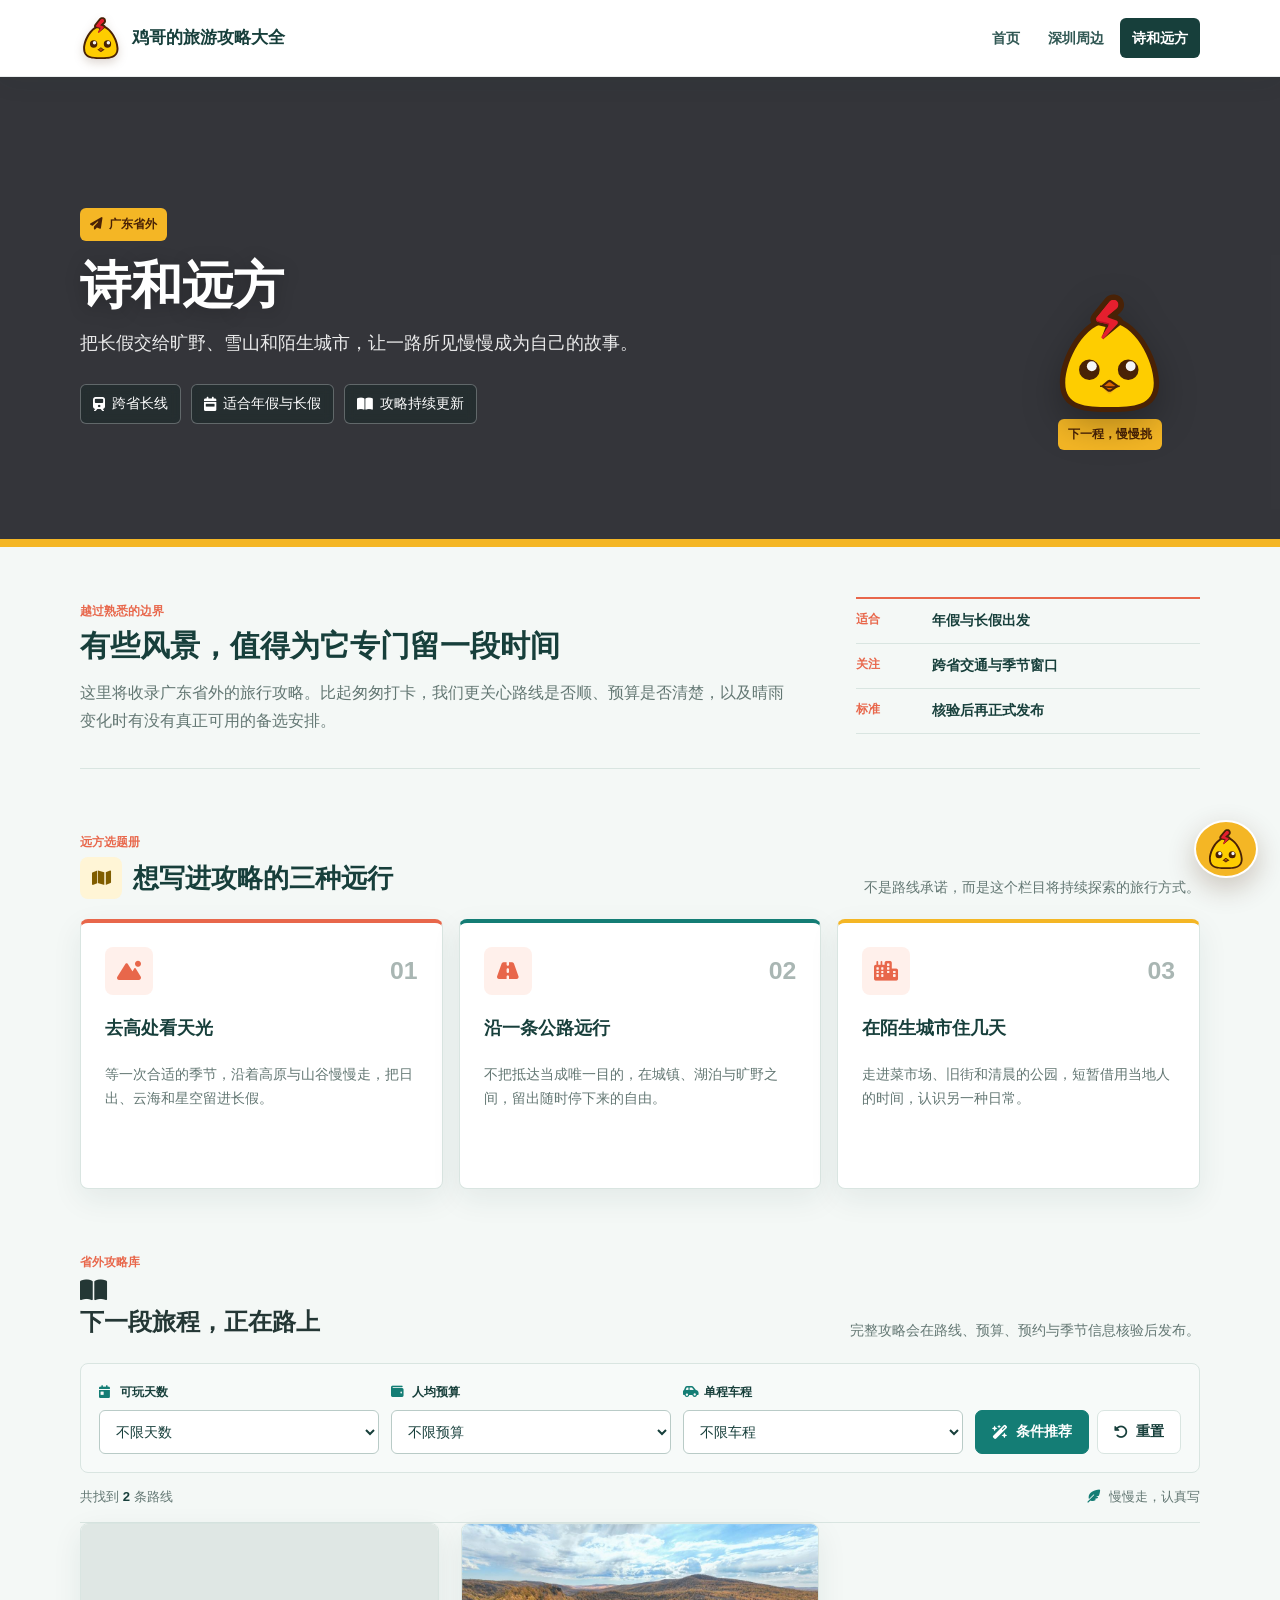
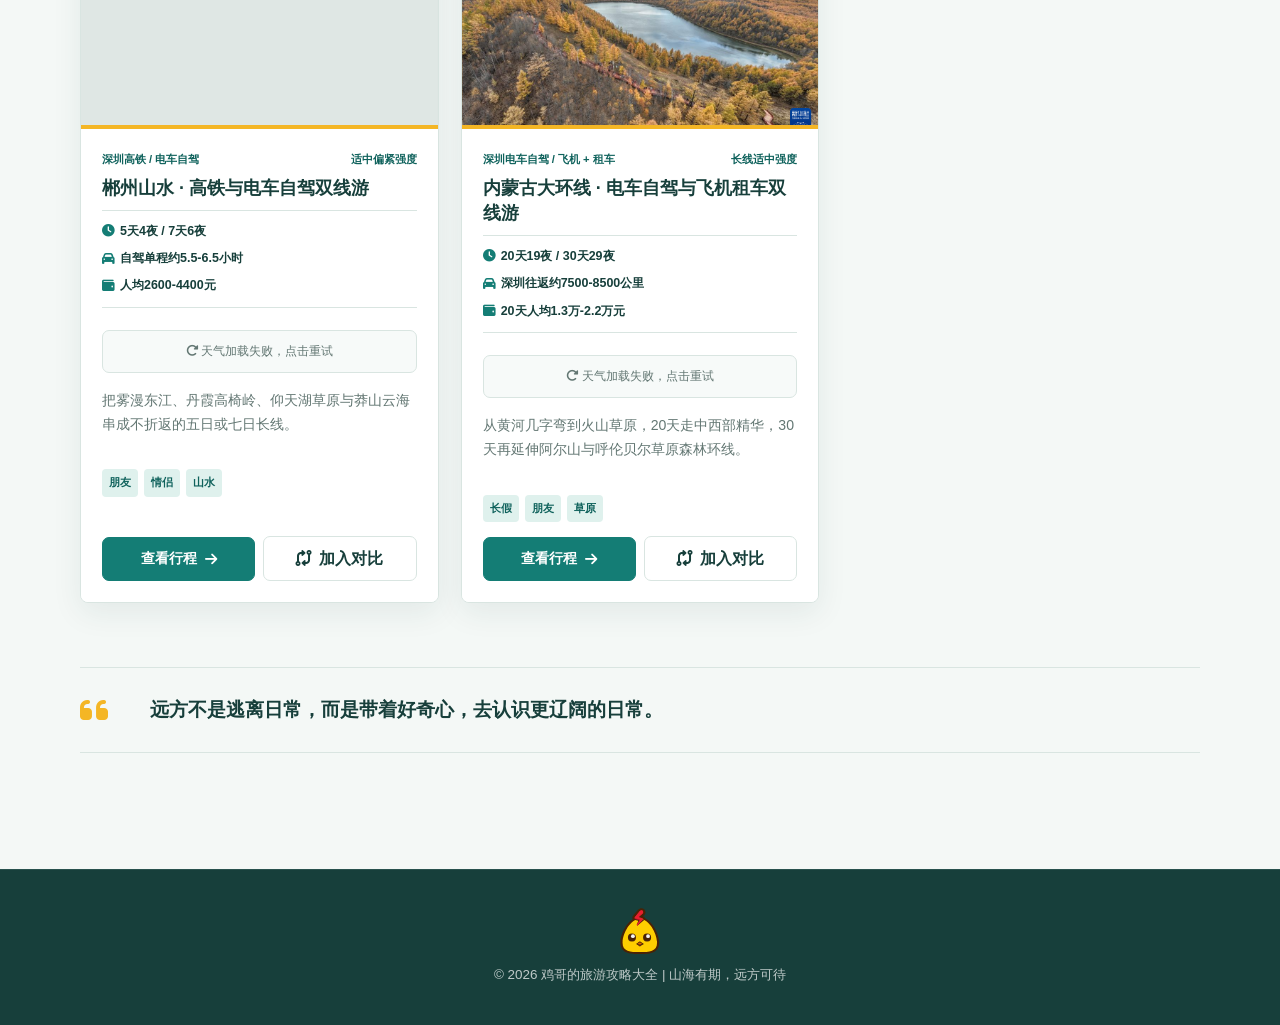
==== commit f5332a56: "feat: 添加梅州计划" ====
--- a/categories/poetry-distance.html
+++ b/categories/poetry-distance.html
@@ -141,11 +141,11 @@
           <div class="route-img" role="img" aria-label="清晨薄雾笼罩的郴州东江湖与湖岸山林"
             style="background-image: url('https://www.xn--xhqs09c3ued3bie.net/images/dj-qingchen.jpg');"></div>
           <div class="route-content">
-            <div class="route-card__topline"><span>深圳高铁 / 自驾</span><span>适中强度</span></div>
-            <h3 class="route-title">郴州山水 · 高铁与自驾双线游</h3>
+            <div class="route-card__topline"><span>深圳高铁 / 电车自驾</span><span>适中强度</span></div>
+            <h3 class="route-title">郴州山水 · 高铁与电车自驾双线游</h3>
             <div class="route-facts" aria-label="路线关键信息">
               <span><i class="fas fa-clock"></i><strong>5天4夜 / 7天6夜</strong></span>
-              <span><i class="fas fa-route"></i><strong>高铁接驳 / 全程自驾</strong></span>
+              <span><i class="fas fa-route"></i><strong>高铁租电车 / 全程电车自驾</strong></span>
               <span><i class="fas fa-wallet"></i><strong>人均2600元起</strong></span>
             </div>
             <p class="route-desc">雾漫东江、高椅岭丹霞、仰天湖草原与莽山云海，按片区顺路串联。</p>
@@ -156,11 +156,11 @@
           <div class="route-img" role="img" aria-label="秋季内蒙古阿尔山森林、湖泊与山地栈道"
             style="background-image: url('../assets/img/inner-mongolia-grassland.jpg');"></div>
           <div class="route-content">
-            <div class="route-card__topline"><span>深圳自驾 / 飞机 + 租车</span><span>长线适中</span></div>
+            <div class="route-card__topline"><span>深圳电车自驾 / 飞机 + 租车</span><span>长线适中</span></div>
             <h3 class="route-title">内蒙古大环线 · 草原森林双线游</h3>
             <div class="route-facts" aria-label="路线关键信息">
               <span><i class="fas fa-clock"></i><strong>20天19夜 / 30天29夜</strong></span>
-              <span><i class="fas fa-route"></i><strong>全程自驾 / 分段租车</strong></span>
+              <span><i class="fas fa-route"></i><strong>全程电车自驾 / 分段租车</strong></span>
               <span><i class="fas fa-wallet"></i><strong>人均1.3万元起</strong></span>
             </div>
             <p class="route-desc">从黄河几字弯走到火山草原，30天版继续延伸阿尔山与呼伦贝尔。</p>
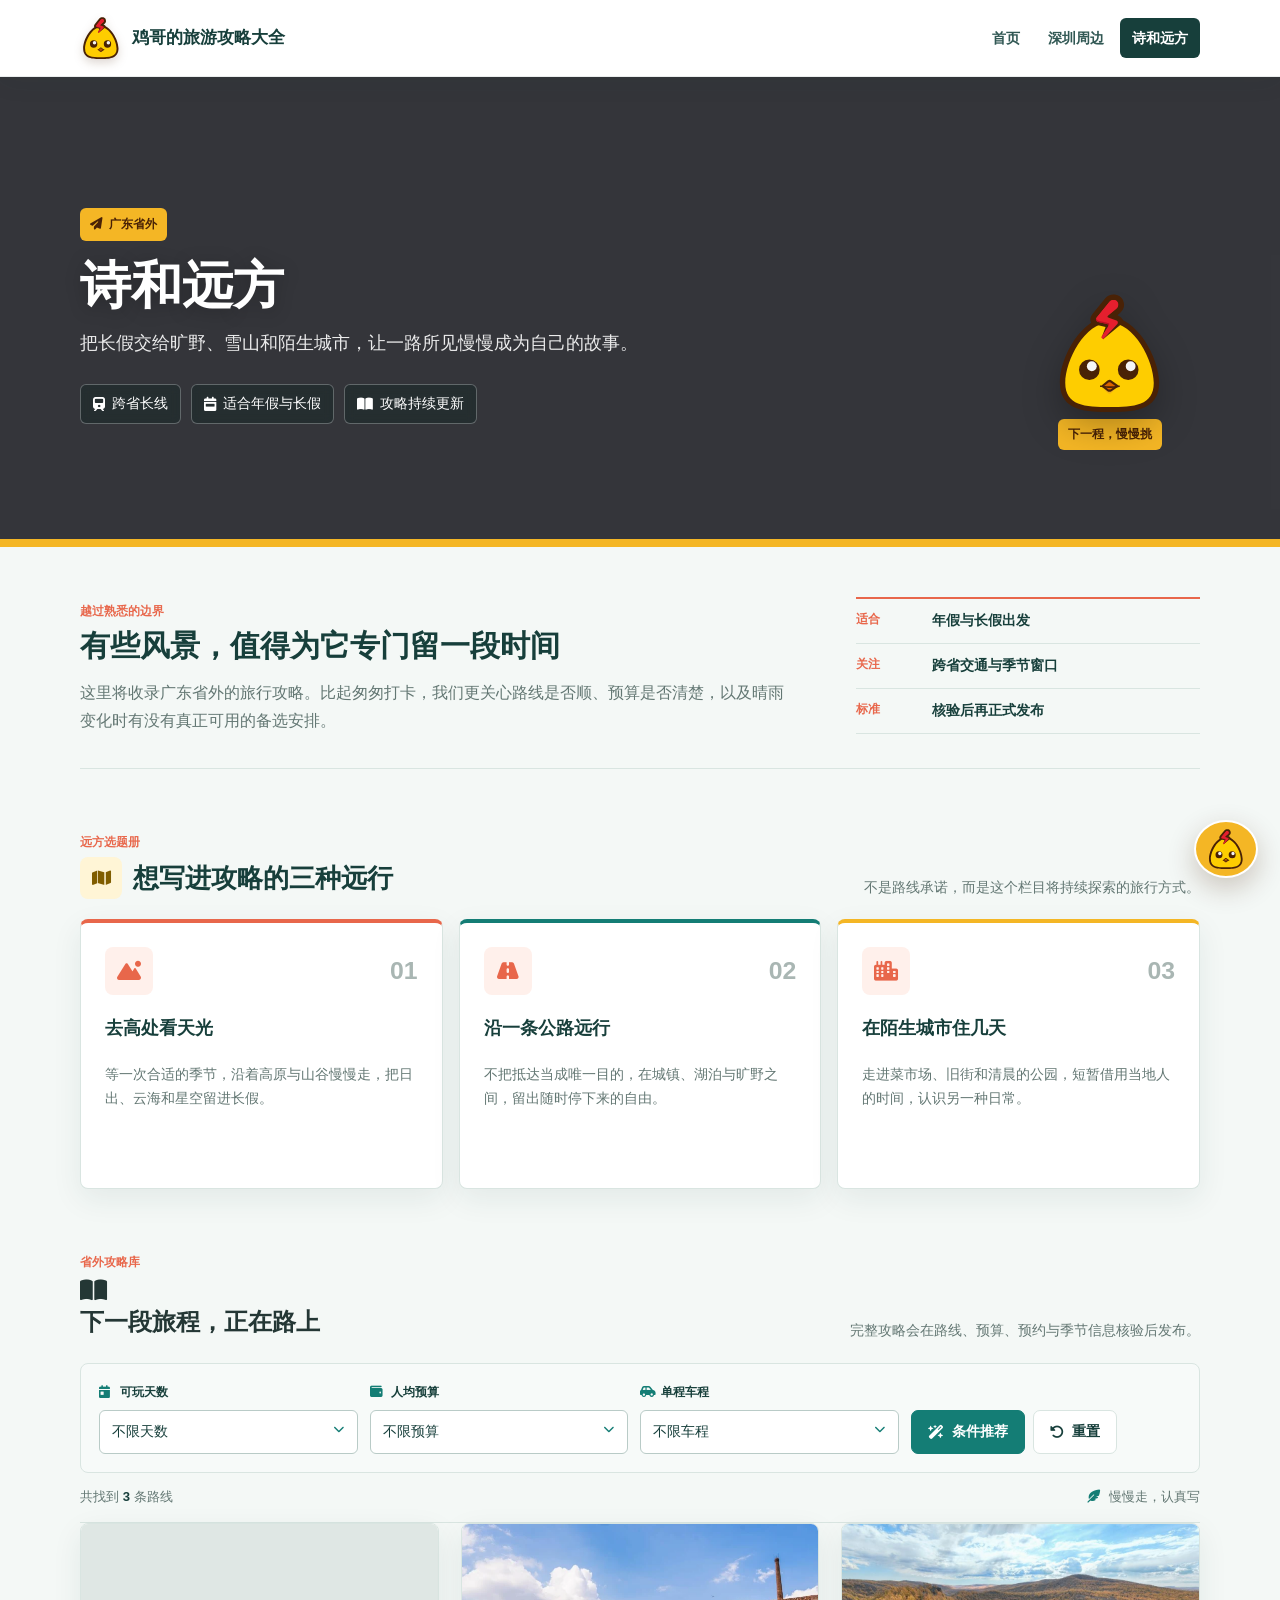
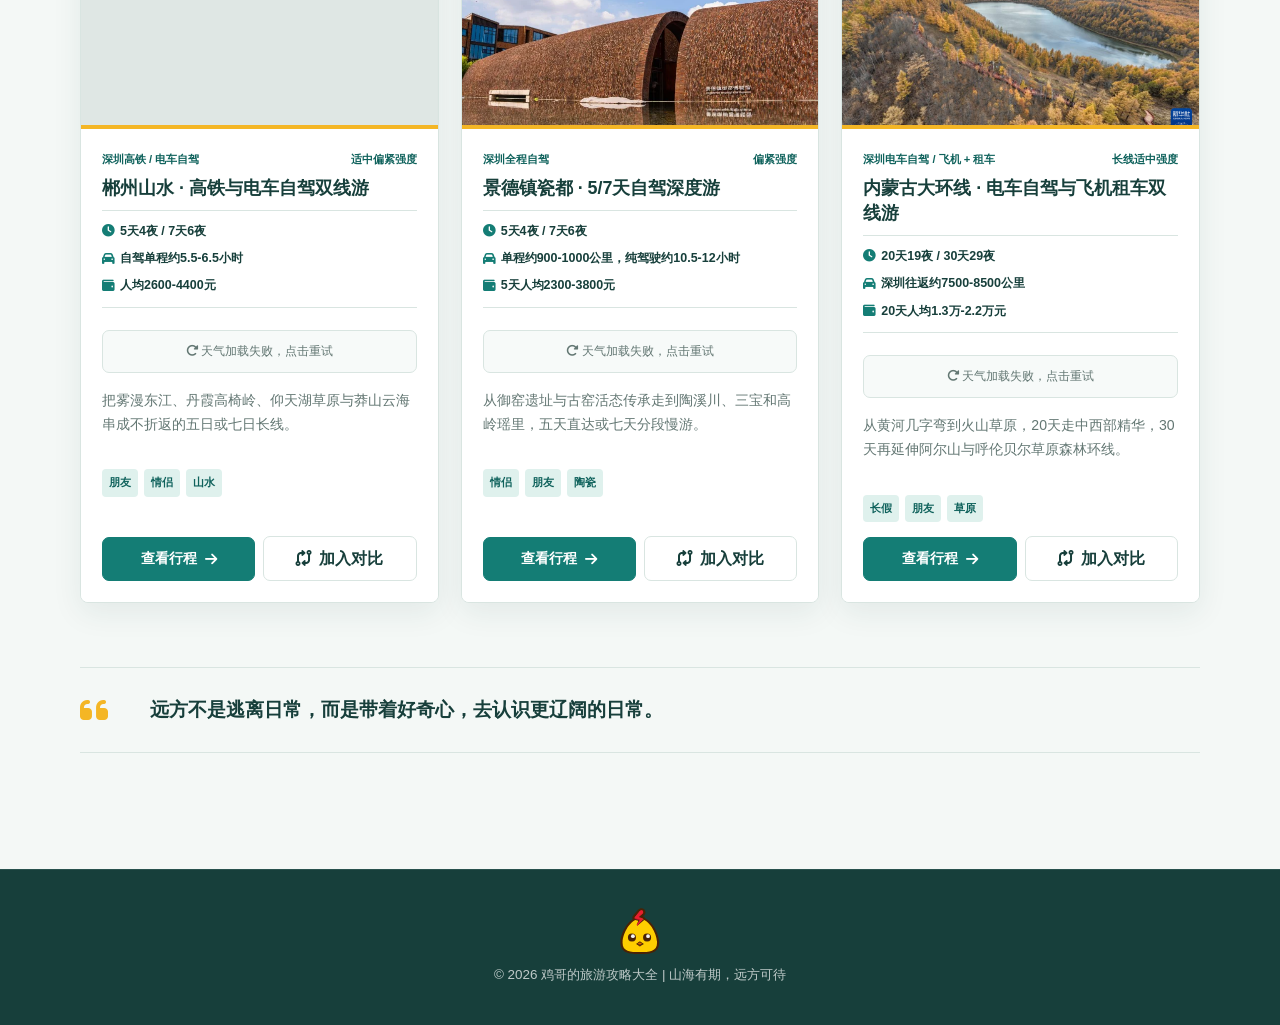
==== commit dd08cf7e: "feat: updated" ====
--- a/categories/poetry-distance.html
+++ b/categories/poetry-distance.html
@@ -153,6 +153,21 @@
           </div>
         </article>
         <article class="route-card">
+          <div class="route-img" role="img" aria-label="蓝天下景德镇御窑博物馆红砖窑拱建筑与水面倒影"
+            style="background-image: url('../assets/img/jingdezhen-imperial-kiln.webp');"></div>
+          <div class="route-content">
+            <div class="route-card__topline"><span>深圳全程自驾</span><span>偏紧强度</span></div>
+            <h3 class="route-title">景德镇瓷都 · 5/7天自驾深度游</h3>
+            <div class="route-facts" aria-label="路线关键信息">
+              <span><i class="fas fa-clock"></i><strong>5天4夜 / 7天6夜</strong></span>
+              <span><i class="fas fa-route"></i><strong>直达 / 赣州分段</strong></span>
+              <span><i class="fas fa-wallet"></i><strong>人均2300元起</strong></span>
+            </div>
+            <p class="route-desc">从御窑与古窑走到陶溪川、三宝和高岭瑶里，七天版拆分长途驾驶。</p>
+            <a href="../routes/jingdezhen.html" class="btn">查看行程 <i class="fas fa-arrow-right"></i></a>
+          </div>
+        </article>
+        <article class="route-card">
           <div class="route-img" role="img" aria-label="秋季内蒙古阿尔山森林、湖泊与山地栈道"
             style="background-image: url('../assets/img/inner-mongolia-grassland.jpg');"></div>
           <div class="route-content">
--- a/assets/css/style.css
+++ b/assets/css/style.css
@@ -995,7 +995,7 @@
 
 .route-filters {
   display: grid;
-  grid-template-columns: repeat(3, minmax(0, 1fr)) auto;
+  grid-template-columns: repeat(4, minmax(0, 1fr)) auto;
   align-items: end;
   gap: 12px;
   padding: 18px;
@@ -1005,7 +1005,20 @@
 }
 
 .route-filter {
+  position: relative;
   min-width: 0;
+}
+
+.route-filter::after {
+  position: absolute;
+  right: 14px;
+  bottom: 15px;
+  color: var(--sea);
+  content: '\f078';
+  font-family: "Font Awesome 6 Free";
+  font-size: 0.7rem;
+  font-weight: 900;
+  pointer-events: none;
 }
 
 .route-filter>span {
@@ -1022,6 +1035,7 @@
 }
 
 .route-filter select {
+  appearance: none;
   width: 100%;
   height: 44px;
   padding: 0 38px 0 12px;
@@ -1032,6 +1046,12 @@
   cursor: pointer;
   font: inherit;
   font-size: 0.88rem;
+  transition: border-color 0.18s ease, box-shadow 0.18s ease, background-color 0.18s ease;
+}
+
+.route-filter select:hover {
+  border-color: var(--sea);
+  background: #fbfefd;
 }
 
 .route-filter select:focus-visible {
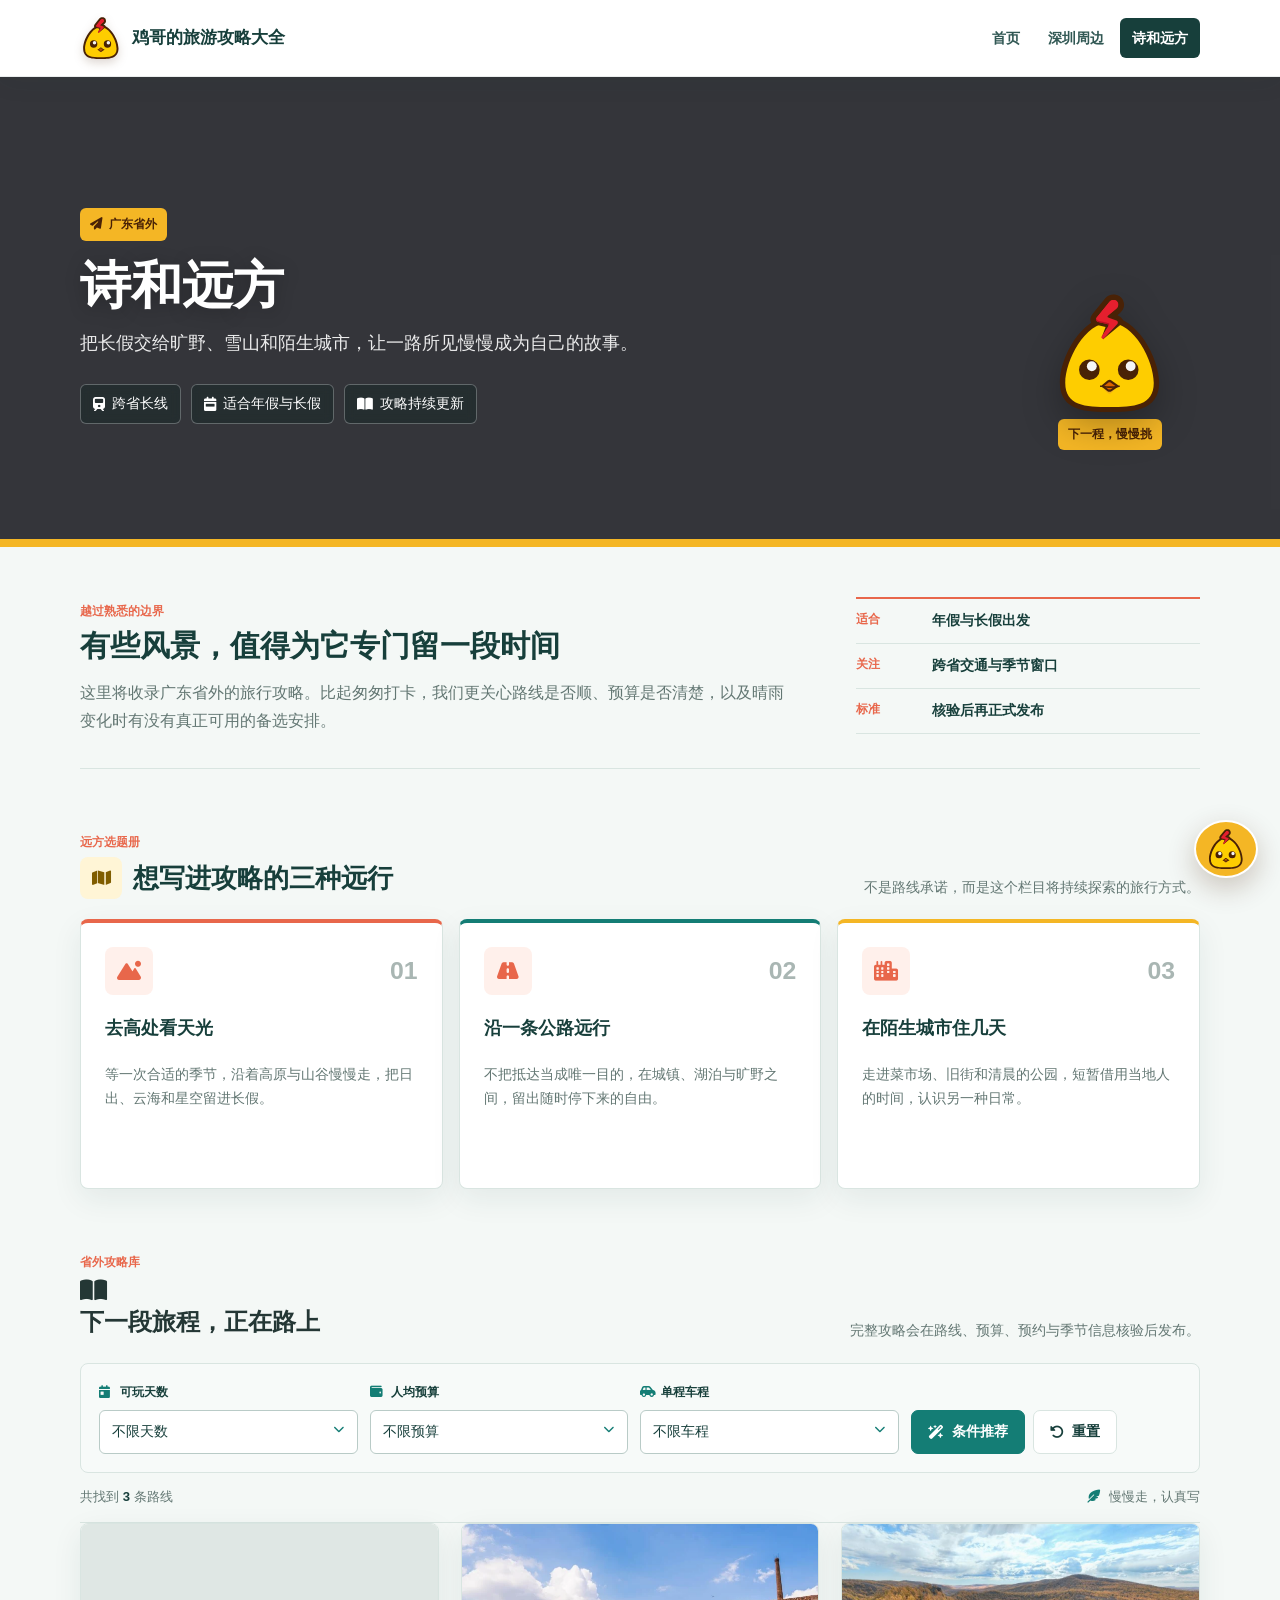
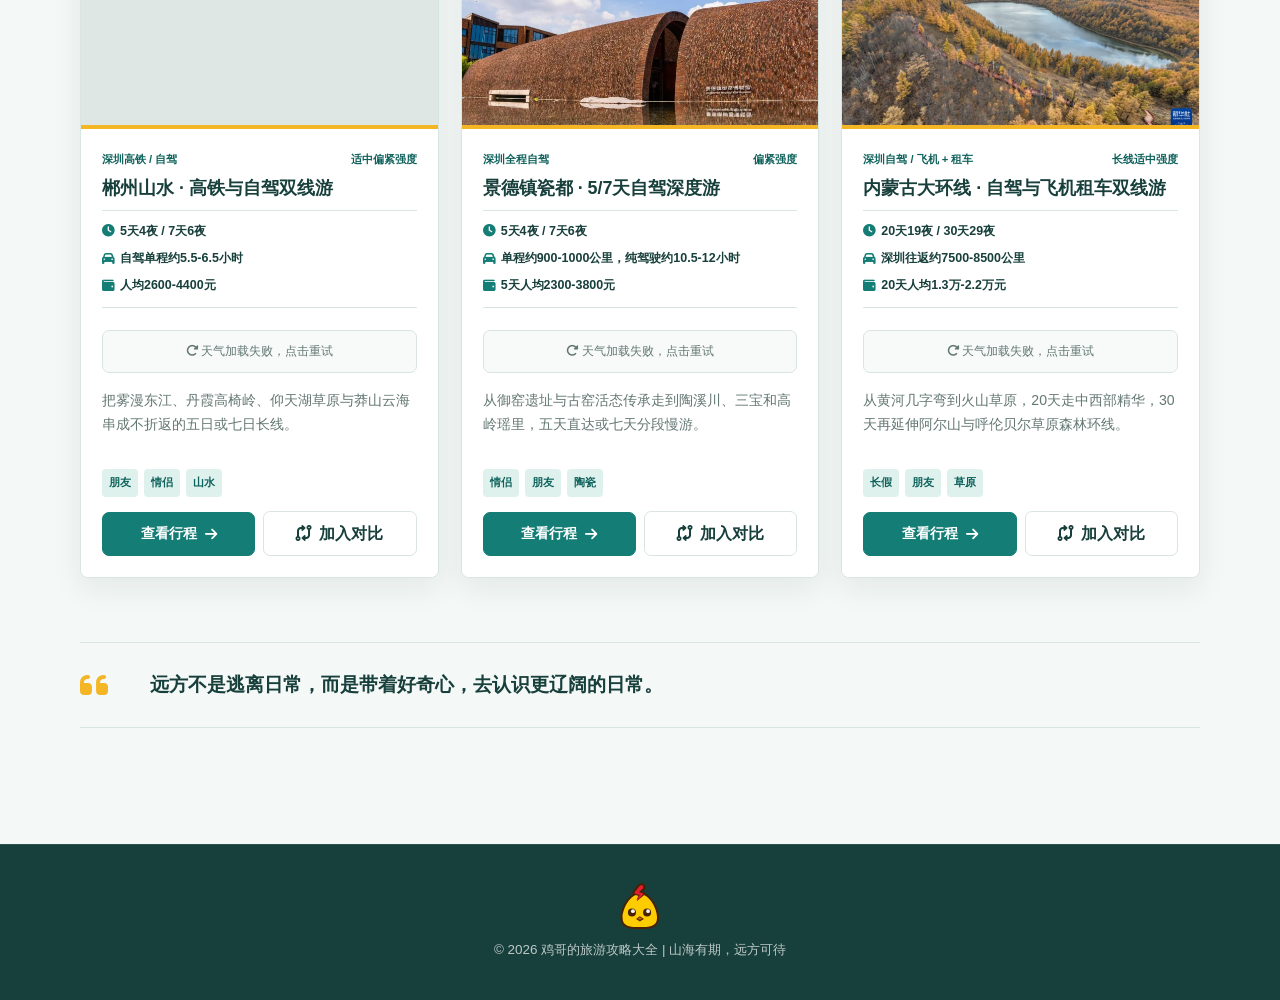
==== commit 3196b9a8: "feat: 惠州" ====
--- a/categories/poetry-distance.html
+++ b/categories/poetry-distance.html
@@ -141,11 +141,11 @@
           <div class="route-img" role="img" aria-label="清晨薄雾笼罩的郴州东江湖与湖岸山林"
             style="background-image: url('https://www.xn--xhqs09c3ued3bie.net/images/dj-qingchen.jpg');"></div>
           <div class="route-content">
-            <div class="route-card__topline"><span>深圳高铁 / 电车自驾</span><span>适中强度</span></div>
-            <h3 class="route-title">郴州山水 · 高铁与电车自驾双线游</h3>
+            <div class="route-card__topline"><span>深圳高铁 / 自驾</span><span>适中强度</span></div>
+            <h3 class="route-title">郴州山水 · 高铁与自驾双线游</h3>
             <div class="route-facts" aria-label="路线关键信息">
               <span><i class="fas fa-clock"></i><strong>5天4夜 / 7天6夜</strong></span>
-              <span><i class="fas fa-route"></i><strong>高铁租电车 / 全程电车自驾</strong></span>
+              <span><i class="fas fa-route"></i><strong>高铁租车 / 全程自驾</strong></span>
               <span><i class="fas fa-wallet"></i><strong>人均2600元起</strong></span>
             </div>
             <p class="route-desc">雾漫东江、高椅岭丹霞、仰天湖草原与莽山云海，按片区顺路串联。</p>
@@ -171,11 +171,11 @@
           <div class="route-img" role="img" aria-label="秋季内蒙古阿尔山森林、湖泊与山地栈道"
             style="background-image: url('../assets/img/inner-mongolia-grassland.jpg');"></div>
           <div class="route-content">
-            <div class="route-card__topline"><span>深圳电车自驾 / 飞机 + 租车</span><span>长线适中</span></div>
+            <div class="route-card__topline"><span>深圳自驾 / 飞机 + 租车</span><span>长线适中</span></div>
             <h3 class="route-title">内蒙古大环线 · 草原森林双线游</h3>
             <div class="route-facts" aria-label="路线关键信息">
               <span><i class="fas fa-clock"></i><strong>20天19夜 / 30天29夜</strong></span>
-              <span><i class="fas fa-route"></i><strong>全程电车自驾 / 分段租车</strong></span>
+              <span><i class="fas fa-route"></i><strong>全程自驾 / 分段租车</strong></span>
               <span><i class="fas fa-wallet"></i><strong>人均1.3万元起</strong></span>
             </div>
             <p class="route-desc">从黄河几字弯走到火山草原，30天版继续延伸阿尔山与呼伦贝尔。</p>
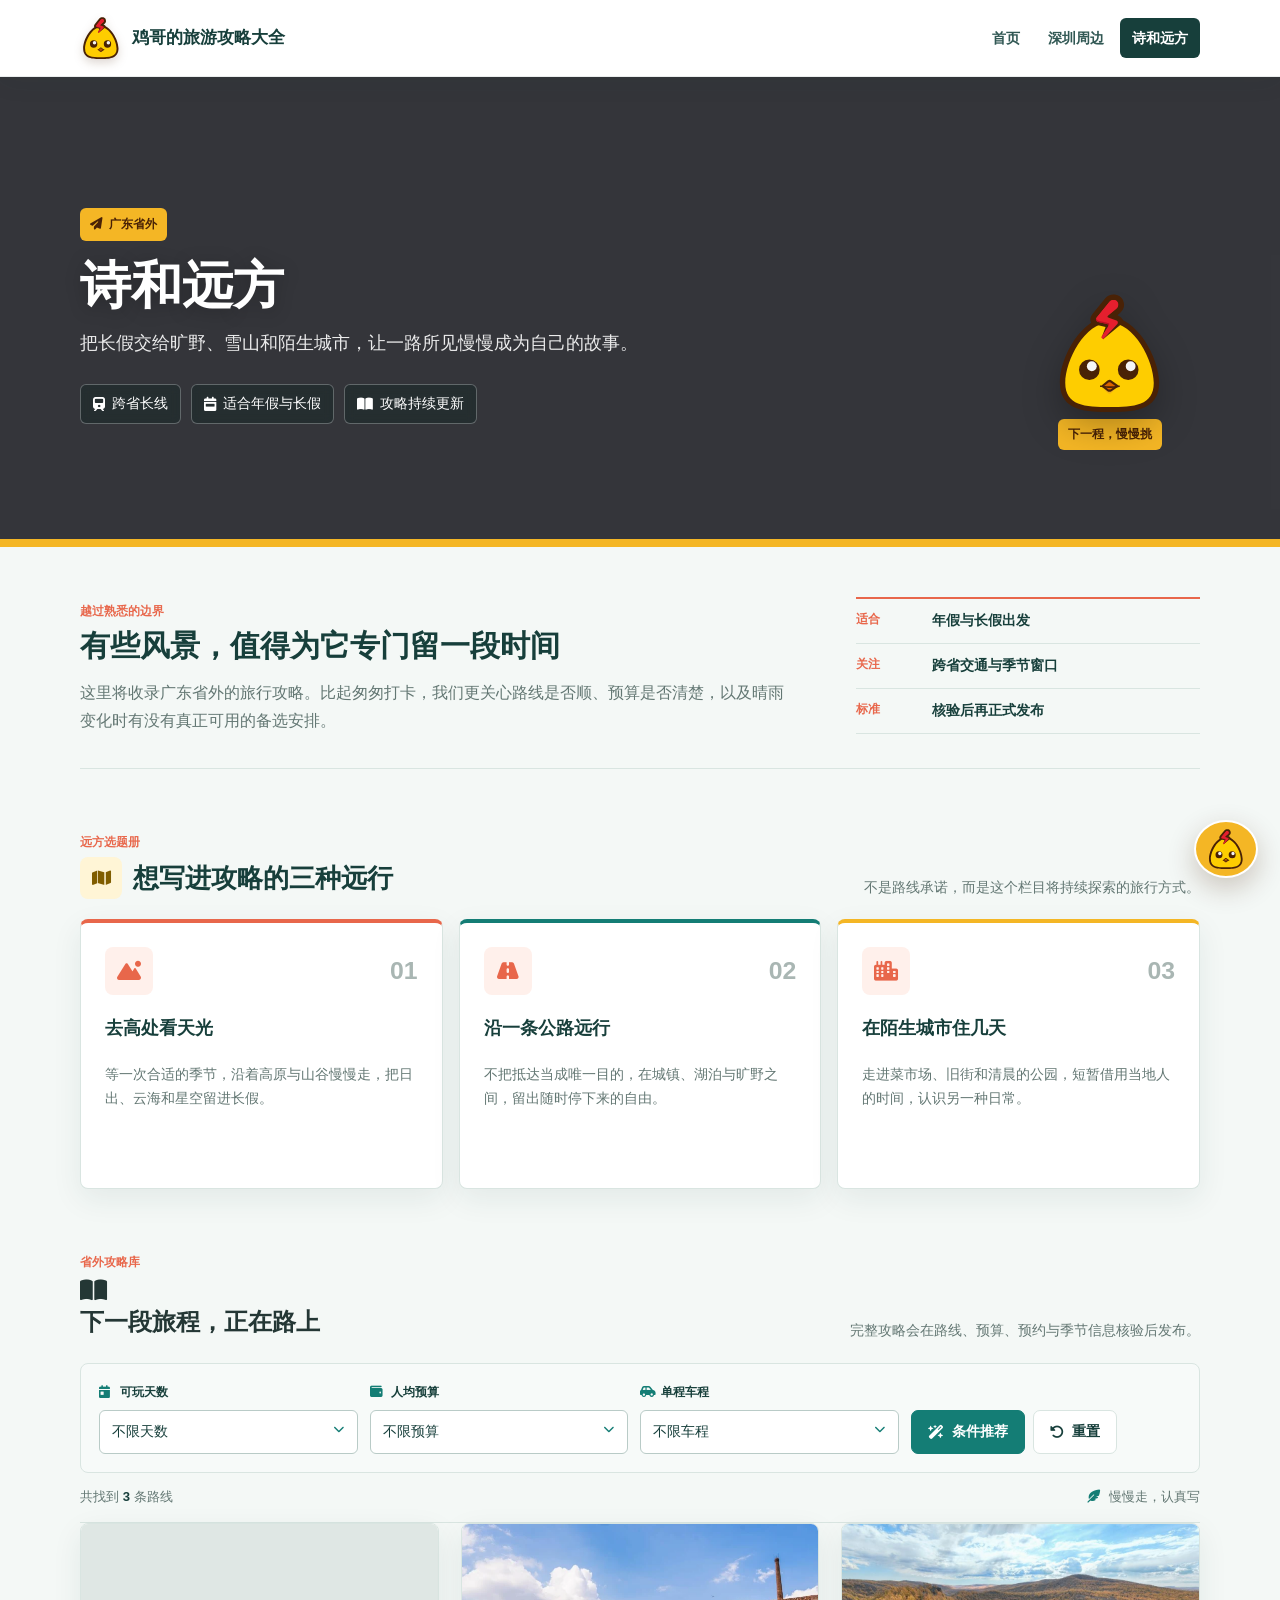
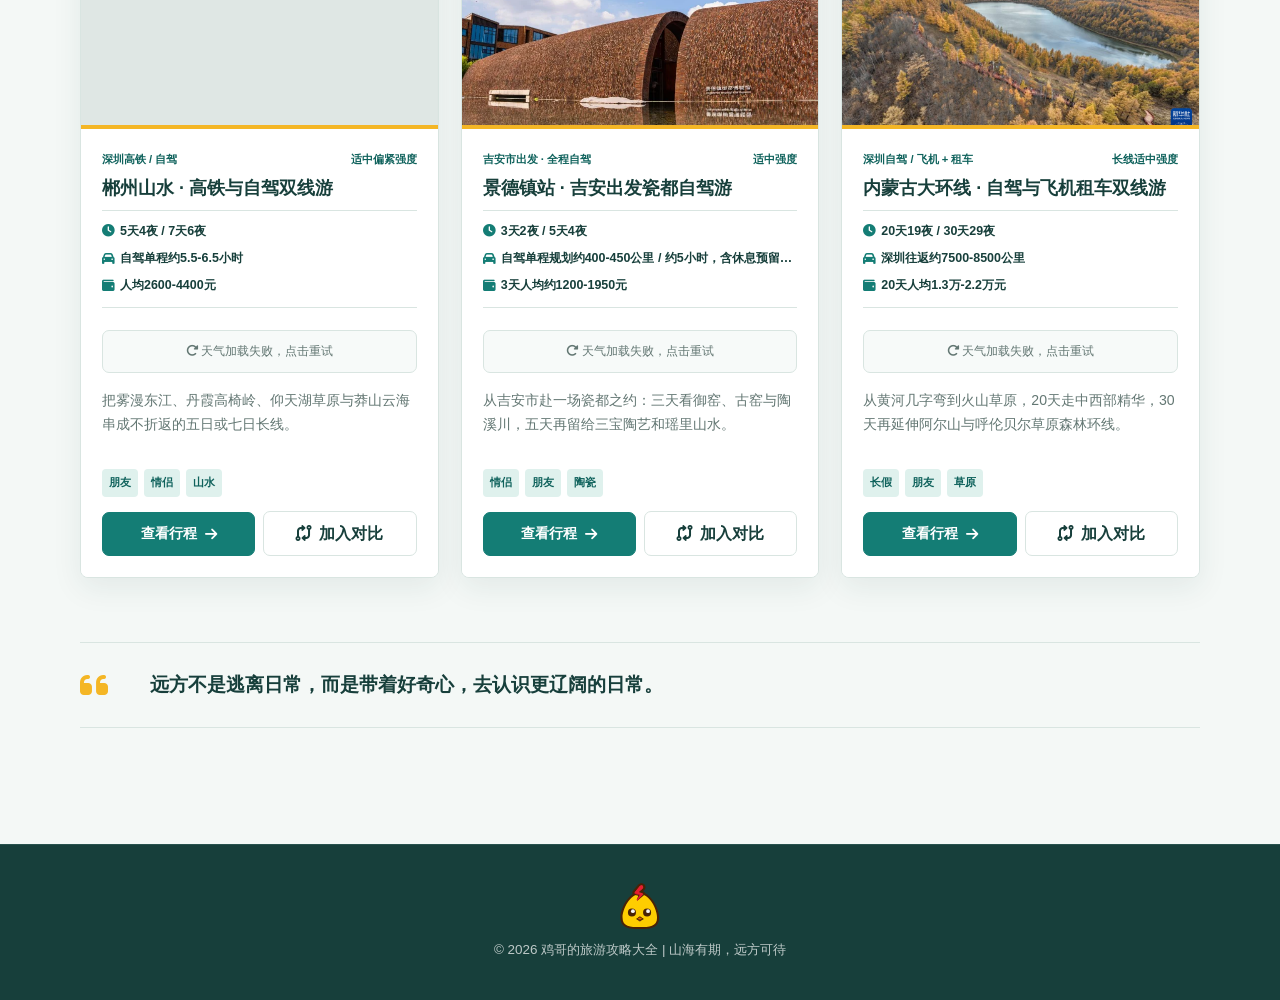
==== commit c942b689: "feat: 完善吉安出发景德镇自驾攻略" ====
--- a/categories/poetry-distance.html
+++ b/categories/poetry-distance.html
@@ -156,14 +156,14 @@
           <div class="route-img" role="img" aria-label="蓝天下景德镇御窑博物馆红砖窑拱建筑与水面倒影"
             style="background-image: url('../assets/img/jingdezhen-imperial-kiln.webp');"></div>
           <div class="route-content">
-            <div class="route-card__topline"><span>深圳全程自驾</span><span>偏紧强度</span></div>
-            <h3 class="route-title">景德镇瓷都 · 5/7天自驾深度游</h3>
+            <div class="route-card__topline"><span>吉安市出发 · 全程自驾</span><span>适中强度</span></div>
+            <h3 class="route-title">景德镇站 · 吉安出发瓷都自驾游</h3>
             <div class="route-facts" aria-label="路线关键信息">
-              <span><i class="fas fa-clock"></i><strong>5天4夜 / 7天6夜</strong></span>
-              <span><i class="fas fa-route"></i><strong>直达 / 赣州分段</strong></span>
-              <span><i class="fas fa-wallet"></i><strong>人均2300元起</strong></span>
+              <span><i class="fas fa-clock"></i><strong>3天2夜 / 5天4夜</strong></span>
+              <span><i class="fas fa-route"></i><strong>吉安市往返自驾</strong></span>
+              <span><i class="fas fa-wallet"></i><strong>3天人均约1200-1950元</strong></span>
             </div>
-            <p class="route-desc">从御窑与古窑走到陶溪川、三宝和高岭瑶里，七天版拆分长途驾驶。</p>
+            <p class="route-desc">三天看陶瓷博物馆、御窑、古窑与陶溪川，五天再留给三宝陶艺和瑶里山水。</p>
             <a href="../routes/jingdezhen.html" class="btn">查看行程 <i class="fas fa-arrow-right"></i></a>
           </div>
         </article>
